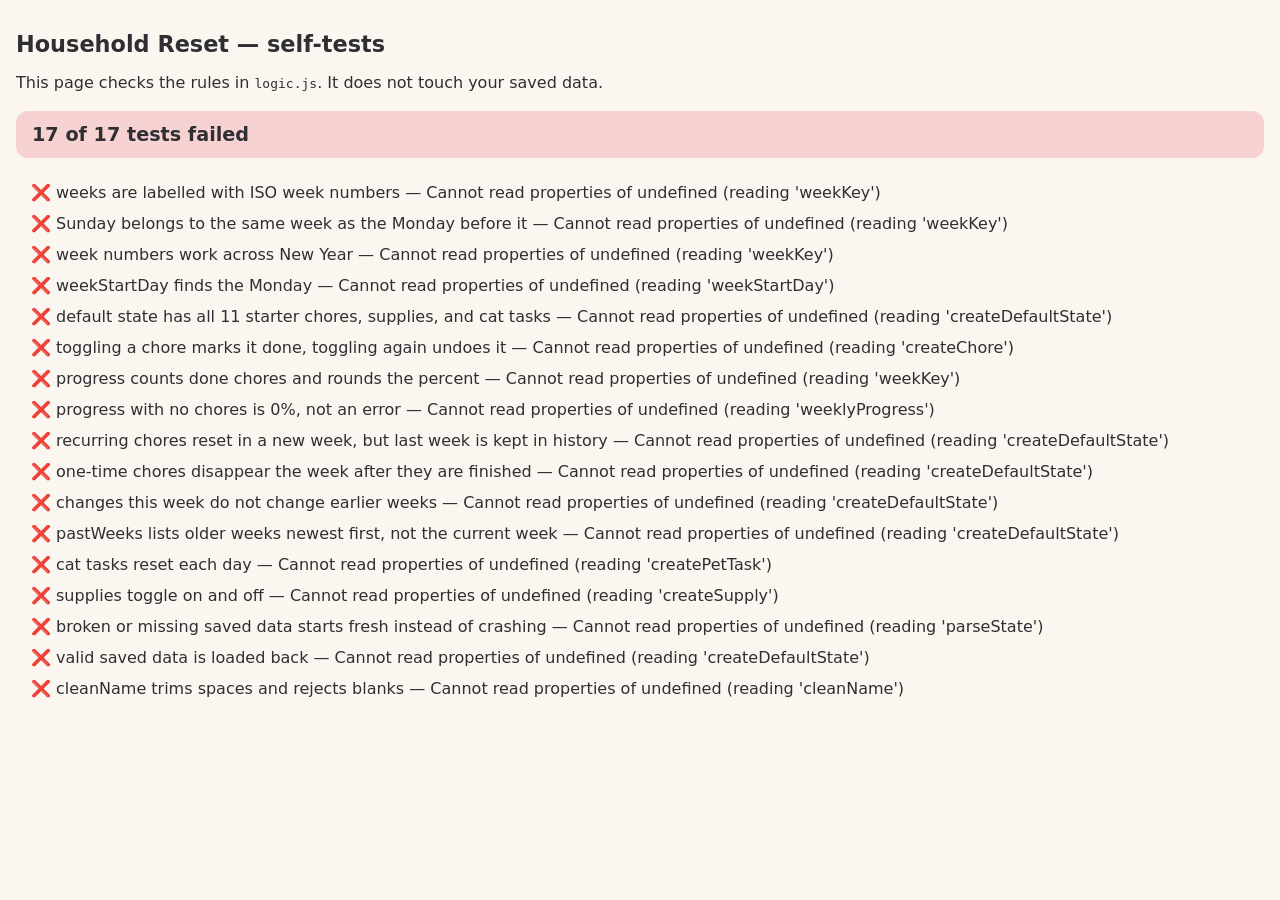
==== tests.html @ 51ce5a74 "Add browser self-test page for Household Reset logic Co-Authored-By: Claude <noreply@anthropic.com> " ====
<!DOCTYPE html>
<html lang="en">
<head>
  <meta charset="UTF-8">
  <meta name="viewport" content="width=device-width, initial-scale=1">
  <title>Household Reset Tests</title>
  <style>
    body { font-family: system-ui, sans-serif; background: #fbf6ef; color: #2f2f33; margin: 0; padding: 16px; }
    h1 { font-size: 1.4rem; }
    #summary { font-size: 1.2rem; font-weight: 700; padding: 12px 16px; border-radius: 12px; }
    #summary.pass { background: #dcefdc; }
    #summary.fail { background: #f6d2d2; }
    li { padding: 6px 0; }
    .pass::marker { content: "✅ "; }
    .fail::marker { content: "❌ "; }
  </style>
</head>
<body>
  <h1>Household Reset — self-tests</h1>
  <p>This page checks the rules in <code>logic.js</code>. It does not touch your saved data.</p>
  <p id="summary">Running…</p>
  <ul id="results"></ul>

  <script src="logic.js"></script>
  <script>
    var L = window.HouseholdLogic;
    var results = [];

    function test(name, fn) {
      try {
        fn();
        results.push({ name: name, ok: true });
      } catch (err) {
        results.push({ name: name, ok: false, message: err.message });
      }
    }

    function expectEqual(actual, expected) {
      var a = JSON.stringify(actual);
      var e = JSON.stringify(expected);
      if (a !== e) throw new Error('expected ' + e + ' but got ' + a);
    }

    // Saturday 24 Oct 2026 and the Monday after it.
    var saturday = new Date(2026, 9, 24, 10, 0);
    var nextMonday = new Date(2026, 9, 26, 9, 0);

    test('weeks are labelled with ISO week numbers', function () {
      expectEqual(L.weekKey(saturday), '2026-W43');
      expectEqual(L.weekKey(nextMonday), '2026-W44');
    });

    test('Sunday belongs to the same week as the Monday before it', function () {
      expectEqual(L.weekKey(new Date(2026, 9, 25)), '2026-W43');
    });

    test('week numbers work across New Year', function () {
      expectEqual(L.weekKey(new Date(2026, 0, 1)), '2026-W01');
      expectEqual(L.weekKey(new Date(2027, 0, 1)), '2026-W53');
    });

    test('weekStartDay finds the Monday', function () {
      expectEqual(L.weekStartDay(saturday), '2026-10-19');
    });

    test('default state has all 11 starter chores, supplies, and cat tasks', function () {
      var s = L.createDefaultState();
      expectEqual(s.chores.length, 11);
      expectEqual(s.chores[0].name, 'Vacuum floors');
      expectEqual(s.supplies.length > 0, true);
      expectEqual(s.pets.length > 0, true);
    });

    test('toggling a chore marks it done, toggling again undoes it', function () {
      var chore = L.createChore('Dust', true);
      var week = L.weekKey(saturday);
      L.toggleChore(chore, week);
      expectEqual(L.isChoreDone(chore, week), true);
      L.toggleChore(chore, week);
      expectEqual(L.isChoreDone(chore, week), false);
    });

    test('progress counts done chores and rounds the percent', function () {
      var week = L.weekKey(saturday);
      var chores = [L.createChore('A'), L.createChore('B'), L.createChore('C')];
      L.toggleChore(chores[0], week);
      expectEqual(L.weeklyProgress(chores, week), { done: 1, total: 3, percent: 33 });
    });

    test('progress with no chores is 0%, not an error', function () {
      expectEqual(L.weeklyProgress([], '2026-W43'), { done: 0, total: 0, percent: 0 });
    });

    test('recurring chores reset in a new week, but last week is kept in history', function () {
      var s = L.createDefaultState();
      var week = L.weekKey(saturday);
      L.toggleChore(s.chores[0], week);
      L.toggleChore(s.chores[1], week);
      L.recordWeek(s, saturday);

      L.rollover(s, nextMonday);

      expectEqual(s.chores.length, 11);
      expectEqual(L.weeklyProgress(s.chores, L.weekKey(nextMonday)).done, 0);
      expectEqual(s.history['2026-W43'].done, 2);
      expectEqual(s.history['2026-W43'].completed, ['Vacuum floors', 'Mop floors']);
    });

    test('one-time chores disappear the week after they are finished', function () {
      var s = L.createDefaultState();
      s.chores.push(L.createChore('Clean the oven', false));
      s.chores.push(L.createChore('Fix the shelf', false));
      L.toggleChore(s.chores[11], L.weekKey(saturday));
      L.recordWeek(s, saturday);

      L.rollover(s, nextMonday);

      var names = s.chores.map(function (c) { return c.name; });
      expectEqual(names.indexOf('Clean the oven'), -1);
      expectEqual(names.indexOf('Fix the shelf') > -1, true);
      expectEqual(s.history['2026-W43'].completed, ['Clean the oven']);
    });

    test('changes this week do not change earlier weeks', function () {
      var s = L.createDefaultState();
      L.toggleChore(s.chores[0], L.weekKey(saturday));
      L.recordWeek(s, saturday);
      L.rollover(s, nextMonday);
      s.chores.splice(0, 1); // delete a chore in the new week
      L.recordWeek(s, nextMonday);
      expectEqual(s.history['2026-W43'].done, 1);
      expectEqual(s.history['2026-W43'].total, 11);
    });

    test('pastWeeks lists older weeks newest first, not the current week', function () {
      var s = L.createDefaultState();
      L.recordWeek(s, new Date(2026, 9, 10));
      L.recordWeek(s, saturday);
      L.recordWeek(s, nextMonday);
      var weeks = L.pastWeeks(s, nextMonday).map(function (w) { return w.week; });
      expectEqual(weeks, ['2026-W43', '2026-W41']);
    });

    test('cat tasks reset each day', function () {
      var task = L.createPetTask('Feed Cat 1 breakfast');
      L.togglePetTask(task, L.dayKey(saturday));
      expectEqual(L.isPetTaskDone(task, L.dayKey(saturday)), true);
      expectEqual(L.isPetTaskDone(task, L.dayKey(nextMonday)), false);
    });

    test('supplies toggle on and off', function () {
      var item = L.createSupply('Sponges');
      L.toggleSupply(item);
      expectEqual(item.done, true);
      L.toggleSupply(item);
      expectEqual(item.done, false);
    });

    test('broken or missing saved data starts fresh instead of crashing', function () {
      expectEqual(L.parseState(null).chores.length, 11);
      expectEqual(L.parseState('not json {').chores.length, 11);
      expectEqual(L.parseState('{"chores": 5}').chores.length, 11);
    });

    test('valid saved data is loaded back', function () {
      var s = L.createDefaultState();
      s.chores = [L.createChore('Only chore')];
      expectEqual(L.parseState(JSON.stringify(s)).chores[0].name, 'Only chore');
    });

    test('cleanName trims spaces and rejects blanks', function () {
      expectEqual(L.cleanName('   Wash   windows  '), 'Wash windows');
      expectEqual(L.cleanName('    '), '');
    });

    // Show the results on the page.
    var list = document.getElementById('results');
    results.forEach(function (r) {
      var li = document.createElement('li');
      li.className = r.ok ? 'pass' : 'fail';
      li.textContent = r.name + (r.ok ? '' : ' — ' + r.message);
      list.appendChild(li);
    });
    var failed = results.filter(function (r) { return !r.ok; }).length;
    var summary = document.getElementById('summary');
    summary.className = failed ? 'fail' : 'pass';
    summary.textContent = failed
      ? failed + ' of ' + results.length + ' tests failed'
      : 'All ' + results.length + ' tests passed';
  </script>
</body>
</html>
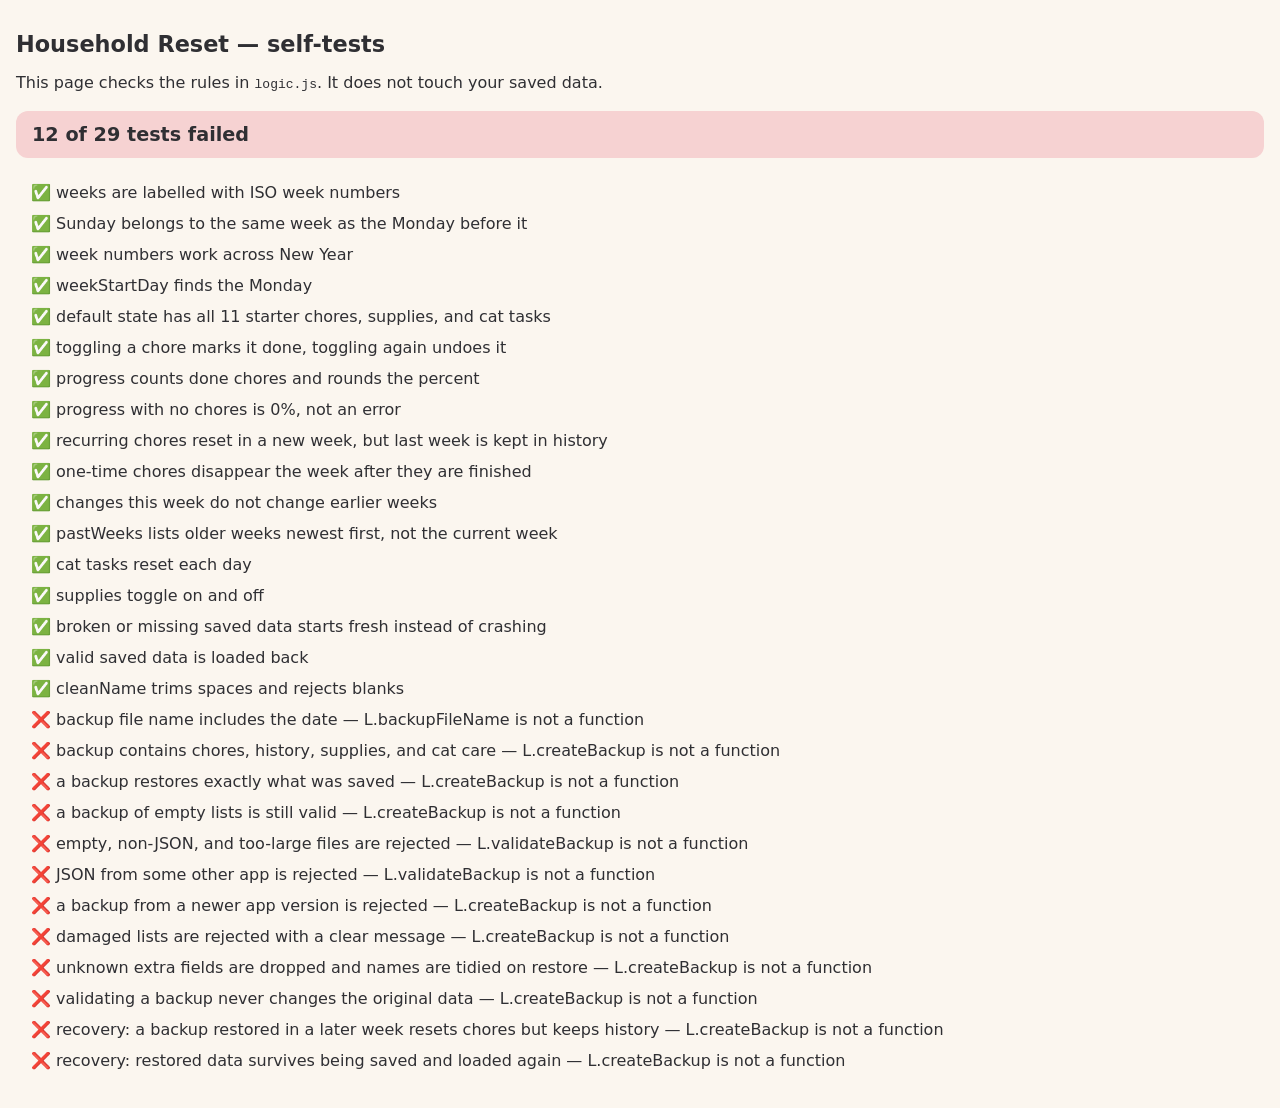
==== commit 9ec91cca: "Add self-checks for backup validation and data recovery Co-Authored-By: Claude <noreply@anthropic.co" ====
--- a/tests.html
+++ b/tests.html
@@ -173,6 +173,135 @@
       expectEqual(L.cleanName('    '), '');
     });
 
+    // ---------- Backup & Restore ----------
+
+    // Builds a backup file's text from some state, like the Download button does.
+    function backupText(state, when) {
+      return JSON.stringify(L.createBackup(state, when || saturday));
+    }
+
+    // A small, realistic state with a finished chore and one past week.
+    function sampleState() {
+      var s = L.createDefaultState();
+      L.toggleChore(s.chores[0], L.weekKey(saturday));
+      L.toggleSupply(s.supplies[0]);
+      L.togglePetTask(s.pets[0], L.dayKey(saturday));
+      L.recordWeek(s, new Date(2026, 9, 14));
+      L.recordWeek(s, saturday);
+      return s;
+    }
+
+    test('backup file name includes the date', function () {
+      expectEqual(L.backupFileName(saturday), 'household-reset-backup-2026-10-24.json');
+    });
+
+    test('backup contains chores, history, supplies, and cat care', function () {
+      var backup = L.createBackup(sampleState(), saturday);
+      expectEqual(backup.app, 'household-reset');
+      expectEqual(backup.data.chores.length, 11);
+      expectEqual(backup.data.supplies.length, 10);
+      expectEqual(backup.data.pets.length, 7);
+      expectEqual(Object.keys(backup.data.history), ['2026-W42', '2026-W43']);
+    });
+
+    test('a backup restores exactly what was saved', function () {
+      var original = sampleState();
+      var result = L.validateBackup(backupText(original));
+      expectEqual(result.ok, true);
+      expectEqual(result.state, original);
+      expectEqual(result.summary, {
+        exportedAt: saturday.toISOString(), chores: 11, supplies: 10, pets: 7, weeks: 2
+      });
+    });
+
+    test('a backup of empty lists is still valid', function () {
+      var empty = { version: 1, chores: [], supplies: [], pets: [], history: {} };
+      expectEqual(L.validateBackup(backupText(empty)).ok, true);
+    });
+
+    test('empty, non-JSON, and too-large files are rejected', function () {
+      expectEqual(L.validateBackup('').ok, false);
+      expectEqual(L.validateBackup('   ').ok, false);
+      expectEqual(L.validateBackup('hello { not json').ok, false);
+      expectEqual(L.validateBackup('"' + new Array(2000002).join('x') + '"').ok, false);
+    });
+
+    test('JSON from some other app is rejected', function () {
+      expectEqual(L.validateBackup('{"name": "shopping list"}').ok, false);
+      expectEqual(L.validateBackup('[1, 2, 3]').ok, false);
+      expectEqual(L.validateBackup('null').ok, false);
+      // Raw saved data without the backup label is not accepted either.
+      expectEqual(L.validateBackup(JSON.stringify(sampleState())).ok, false);
+    });
+
+    test('a backup from a newer app version is rejected', function () {
+      var file = L.createBackup(sampleState(), saturday);
+      file.backupVersion = 99;
+      var result = L.validateBackup(JSON.stringify(file));
+      expectEqual(result.ok, false);
+      expectEqual(result.error.indexOf('newer') > -1, true);
+    });
+
+    test('damaged lists are rejected with a clear message', function () {
+      function broken(change) {
+        var file = L.createBackup(sampleState(), saturday);
+        change(file.data);
+        return L.validateBackup(JSON.stringify(file));
+      }
+      var cases = [
+        [function (d) { delete d.chores; }, 'chores'],
+        [function (d) { d.chores[0].name = '   '; }, 'chores'],
+        [function (d) { d.chores[0].recurring = 'yes'; }, 'chores'],
+        [function (d) { d.chores[1] = null; }, 'chores'],
+        [function (d) { d.supplies[0].done = 1; }, 'supplies'],
+        [function (d) { delete d.supplies[0].id; }, 'supplies'],
+        [function (d) { d.pets = 'cats'; }, 'cat-care'],
+        [function (d) { d.pets[0].doneDay = 5; }, 'cat-care'],
+        [function (d) { d.history = []; }, 'history'],
+        [function (d) { d.history['2026-W43'].done = 50; }, 'history'],
+        [function (d) { d.history['not a week'] = d.history['2026-W43']; }, 'history']
+      ];
+      cases.forEach(function (c, i) {
+        var result = broken(c[0]);
+        if (result.ok) throw new Error('case ' + i + ' should have been rejected');
+        if (result.error.indexOf(c[1]) === -1) throw new Error('case ' + i + ' gave: ' + result.error);
+      });
+    });
+
+    test('unknown extra fields are dropped and names are tidied on restore', function () {
+      var file = L.createBackup(sampleState(), saturday);
+      file.data.chores[0].sneaky = '<script>';
+      file.data.chores[0].name = '  Vacuum    floors ';
+      var chore = L.validateBackup(JSON.stringify(file)).state.chores[0];
+      expectEqual(Object.keys(chore).sort(), ['doneWeek', 'id', 'name', 'recurring']);
+      expectEqual(chore.name, 'Vacuum floors');
+    });
+
+    test('validating a backup never changes the original data', function () {
+      var original = sampleState();
+      var before = JSON.stringify(original);
+      var result = L.validateBackup(backupText(original));
+      result.state.chores.length = 0;
+      result.state.history['2026-W43'].completed.push('changed');
+      expectEqual(JSON.stringify(original), before);
+    });
+
+    test('recovery: a backup restored in a later week resets chores but keeps history', function () {
+      var restored = L.validateBackup(backupText(sampleState())).state;
+      L.rollover(restored, nextMonday); // what the app does right after restoring
+      expectEqual(L.weeklyProgress(restored.chores, L.weekKey(nextMonday)).done, 0);
+      expectEqual(restored.history['2026-W43'].completed, ['Vacuum floors']);
+      expectEqual(L.pastWeeks(restored, nextMonday).length, 2);
+      expectEqual(L.isPetTaskDone(restored.pets[0], L.dayKey(nextMonday)), false);
+      expectEqual(restored.supplies[0].done, true);
+    });
+
+    test('recovery: restored data survives being saved and loaded again', function () {
+      var restored = L.validateBackup(backupText(sampleState())).state;
+      var reloaded = L.parseState(JSON.stringify(restored));
+      expectEqual(reloaded, restored);
+    });
+
     // Show the results on the page.
     var list = document.getElementById('results');
     results.forEach(function (r) {
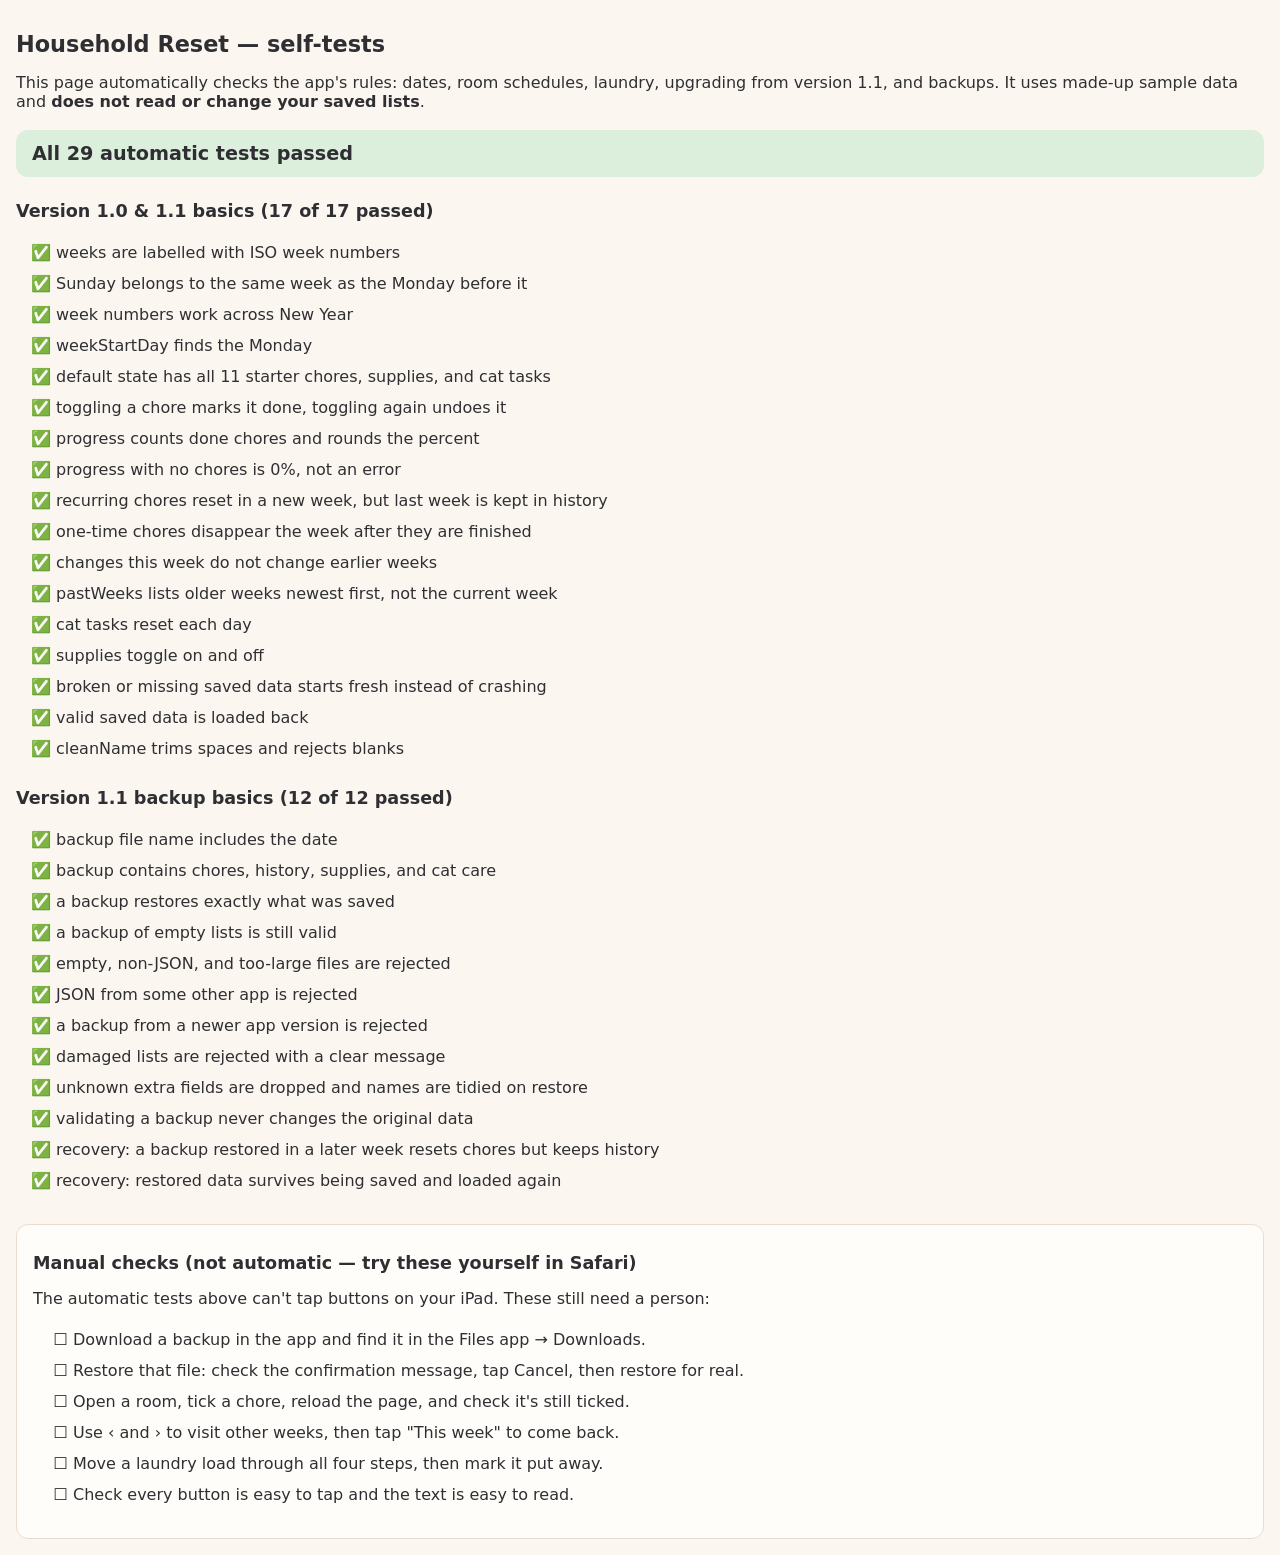
==== commit 901e9422: "Group self-check results by topic and list manual Safari checks Co-Authored-By: Claude <noreply@anth" ====
--- a/tests.html
+++ b/tests.html
@@ -10,28 +10,56 @@
     #summary { font-size: 1.2rem; font-weight: 700; padding: 12px 16px; border-radius: 12px; }
     #summary.pass { background: #dcefdc; }
     #summary.fail { background: #f6d2d2; }
+    h2 { font-size: 1.1rem; margin: 24px 0 4px; }
     li { padding: 6px 0; }
     .pass::marker { content: "✅ "; }
     .fail::marker { content: "❌ "; }
+    .manual { background: #fffdf9; border: 1px solid #eadccf; border-radius: 12px; padding: 4px 16px 12px; margin-top: 28px; }
+    .manual li::marker { content: "☐ "; }
   </style>
 </head>
 <body>
   <h1>Household Reset — self-tests</h1>
-  <p>This page checks the rules in <code>logic.js</code>. It does not touch your saved data.</p>
+  <p>
+    This page automatically checks the app's rules: dates, room schedules, laundry, upgrading from
+    version 1.1, and backups. It uses made-up sample data and <strong>does not read or change your saved lists</strong>.
+  </p>
   <p id="summary">Running…</p>
-  <ul id="results"></ul>
+  <div id="results"></div>
+
+  <section class="manual">
+    <h2>Manual checks (not automatic — try these yourself in Safari)</h2>
+    <p>The automatic tests above can't tap buttons on your iPad. These still need a person:</p>
+    <ul>
+      <li>Download a backup in the app and find it in the Files app → Downloads.</li>
+      <li>Restore that file: check the confirmation message, tap Cancel, then restore for real.</li>
+      <li>Open a room, tick a chore, reload the page, and check it's still ticked.</li>
+      <li>Use ‹ and › to visit other weeks, then tap "This week" to come back.</li>
+      <li>Move a laundry load through all four steps, then mark it put away.</li>
+      <li>Check every button is easy to tap and the text is easy to read.</li>
+    </ul>
+  </section>
 
   <script src="logic.js"></script>
+  <script src="schedule.js"></script>
+  <script src="laundry.js"></script>
+  <script src="storage.js"></script>
   <script>
     var L = window.HouseholdLogic;
     var results = [];
+    var currentSection = 'Version 1.0 & 1.1 basics';
+
+    // Starts a new group of tests with a heading on the page.
+    function section(name) {
+      currentSection = name;
+    }
 
     function test(name, fn) {
       try {
         fn();
-        results.push({ name: name, ok: true });
+        results.push({ section: currentSection, name: name, ok: true });
       } catch (err) {
-        results.push({ name: name, ok: false, message: err.message });
+        results.push({ section: currentSection, name: name, ok: false, message: err.message });
       }
     }
 
@@ -174,6 +202,7 @@
     });
 
     // ---------- Backup & Restore ----------
+    section('Version 1.1 backup basics');
 
     // Builds a backup file's text from some state, like the Download button does.
     function backupText(state, when) {
@@ -302,20 +331,38 @@
       expectEqual(reloaded, restored);
     });
 
-    // Show the results on the page.
-    var list = document.getElementById('results');
-    results.forEach(function (r) {
-      var li = document.createElement('li');
-      li.className = r.ok ? 'pass' : 'fail';
-      li.textContent = r.name + (r.ok ? '' : ' — ' + r.message);
-      list.appendChild(li);
-    });
-    var failed = results.filter(function (r) { return !r.ok; }).length;
-    var summary = document.getElementById('summary');
-    summary.className = failed ? 'fail' : 'pass';
-    summary.textContent = failed
-      ? failed + ' of ' + results.length + ' tests failed'
-      : 'All ' + results.length + ' tests passed';
+    // Shows the results on the page, grouped by section.
+    function showResults() {
+      var container = document.getElementById('results');
+      var list = null;
+      var lastSection = null;
+      results.forEach(function (r) {
+        if (r.section !== lastSection) {
+          lastSection = r.section;
+          var inSection = results.filter(function (x) { return x.section === r.section; });
+          var passed = inSection.filter(function (x) { return x.ok; }).length;
+          var heading = document.createElement('h2');
+          heading.textContent = r.section + ' (' + passed + ' of ' + inSection.length + ' passed)';
+          container.appendChild(heading);
+          list = document.createElement('ul');
+          container.appendChild(list);
+        }
+        var li = document.createElement('li');
+        li.className = r.ok ? 'pass' : 'fail';
+        li.textContent = r.name + (r.ok ? '' : ' — ' + r.message);
+        list.appendChild(li);
+      });
+      var failed = results.filter(function (r) { return !r.ok; }).length;
+      var summary = document.getElementById('summary');
+      summary.className = failed ? 'fail' : 'pass';
+      summary.textContent = failed
+        ? failed + ' of ' + results.length + ' automatic tests failed'
+        : 'All ' + results.length + ' automatic tests passed';
+    }
+  </script>
+  <script src="tests-v1-2.js"></script>
+  <script>
+    showResults();
   </script>
 </body>
 </html>
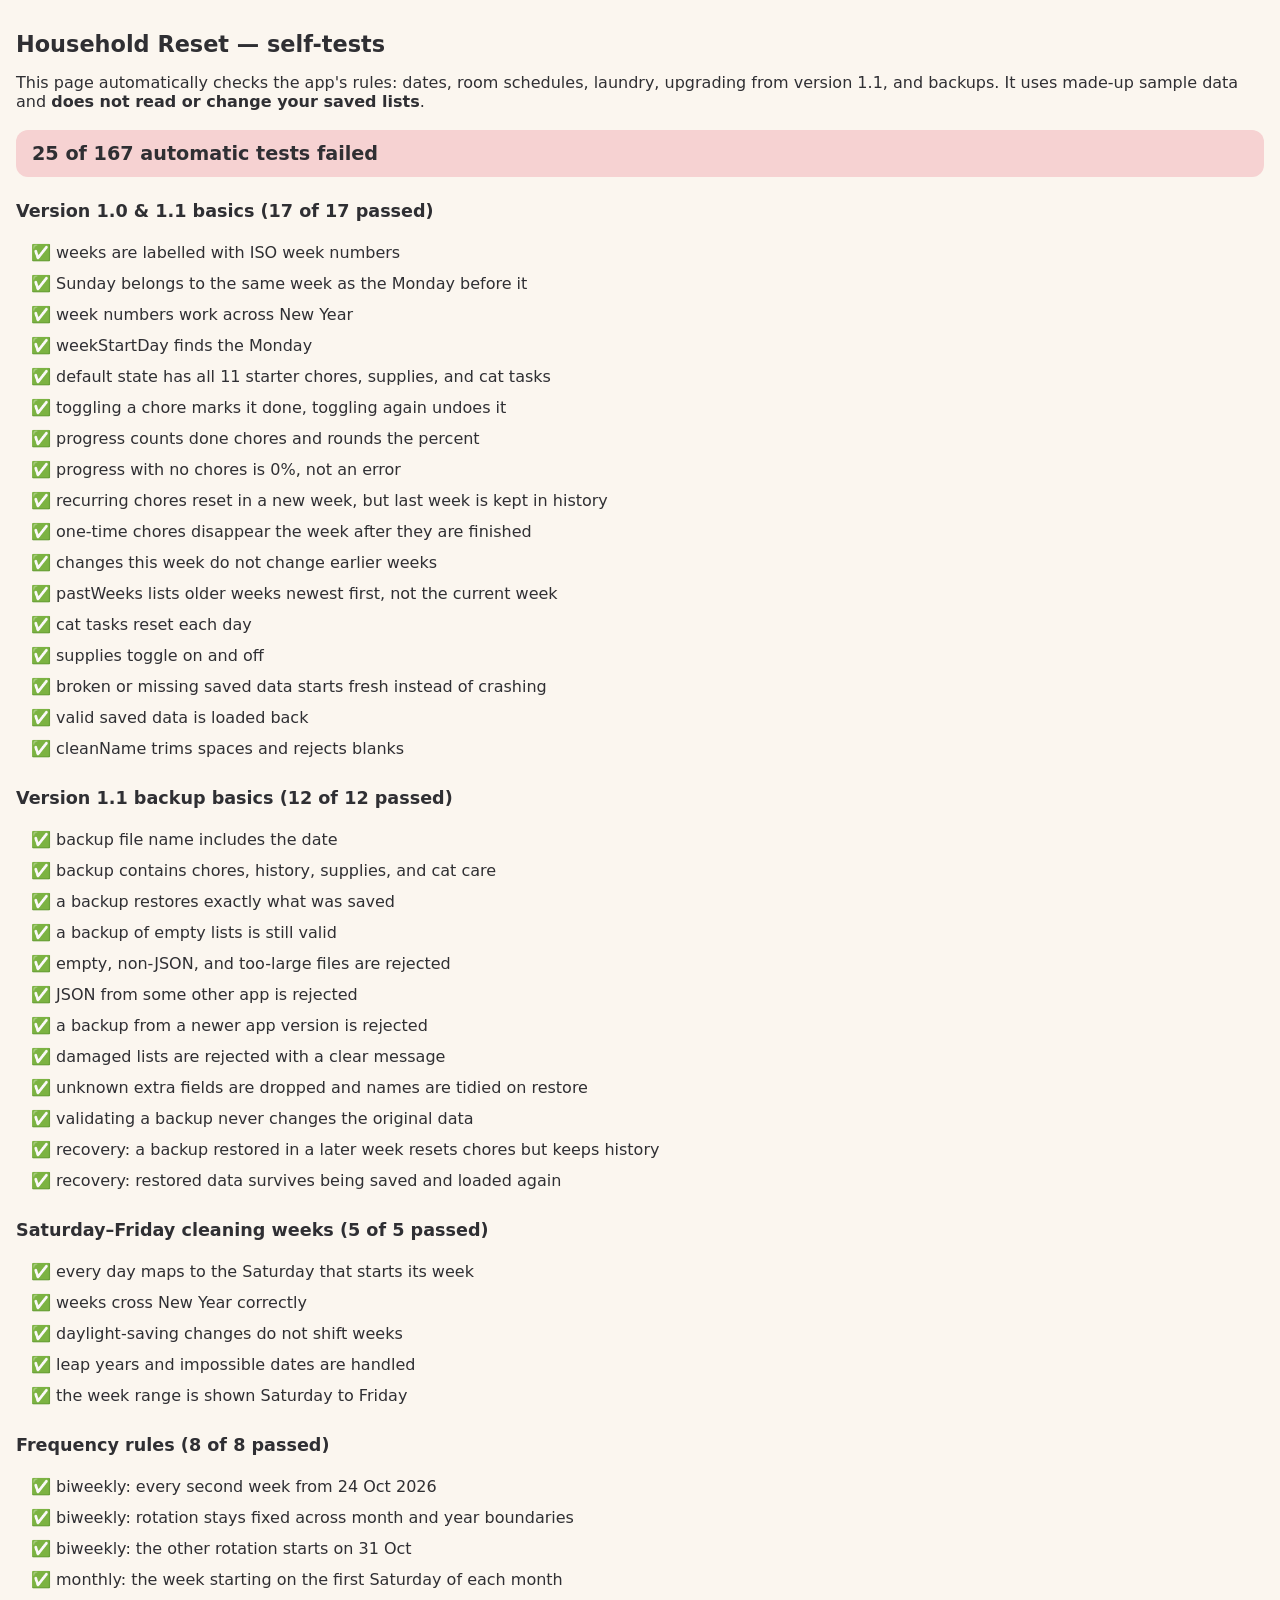
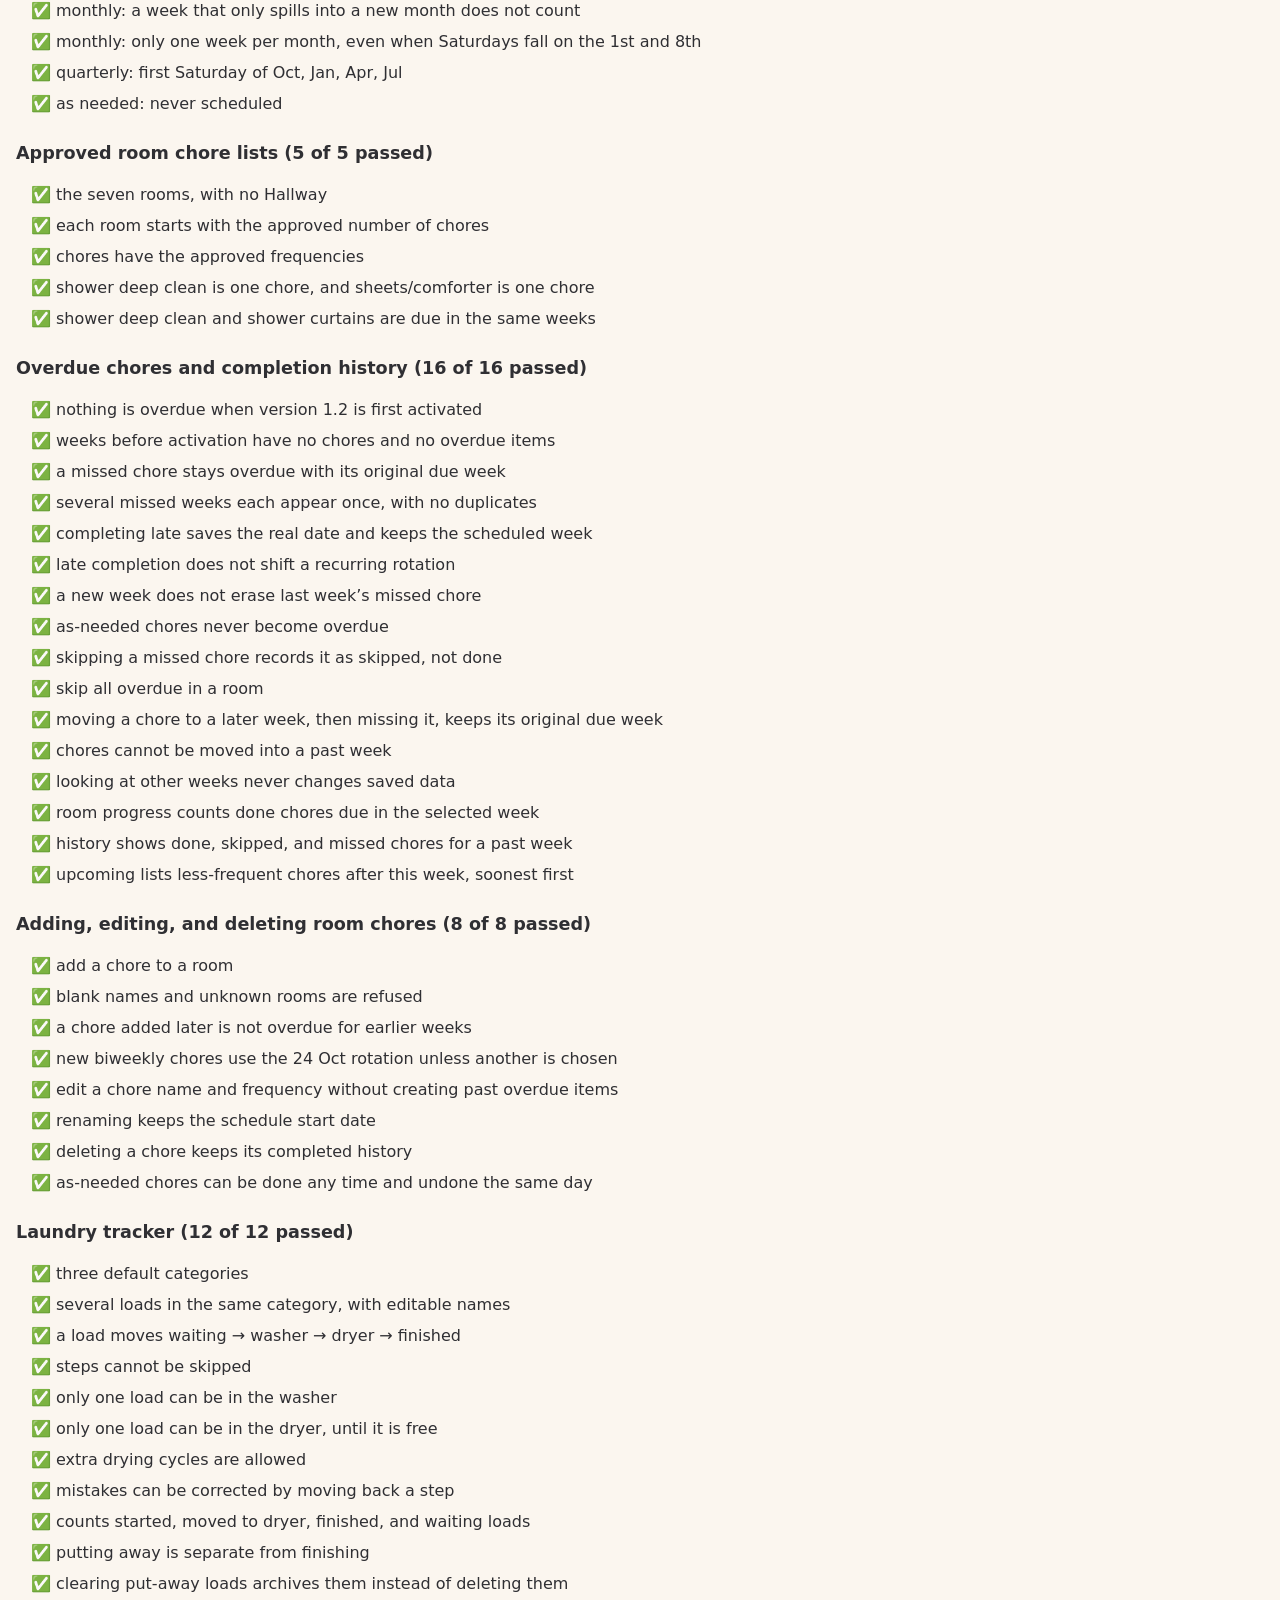
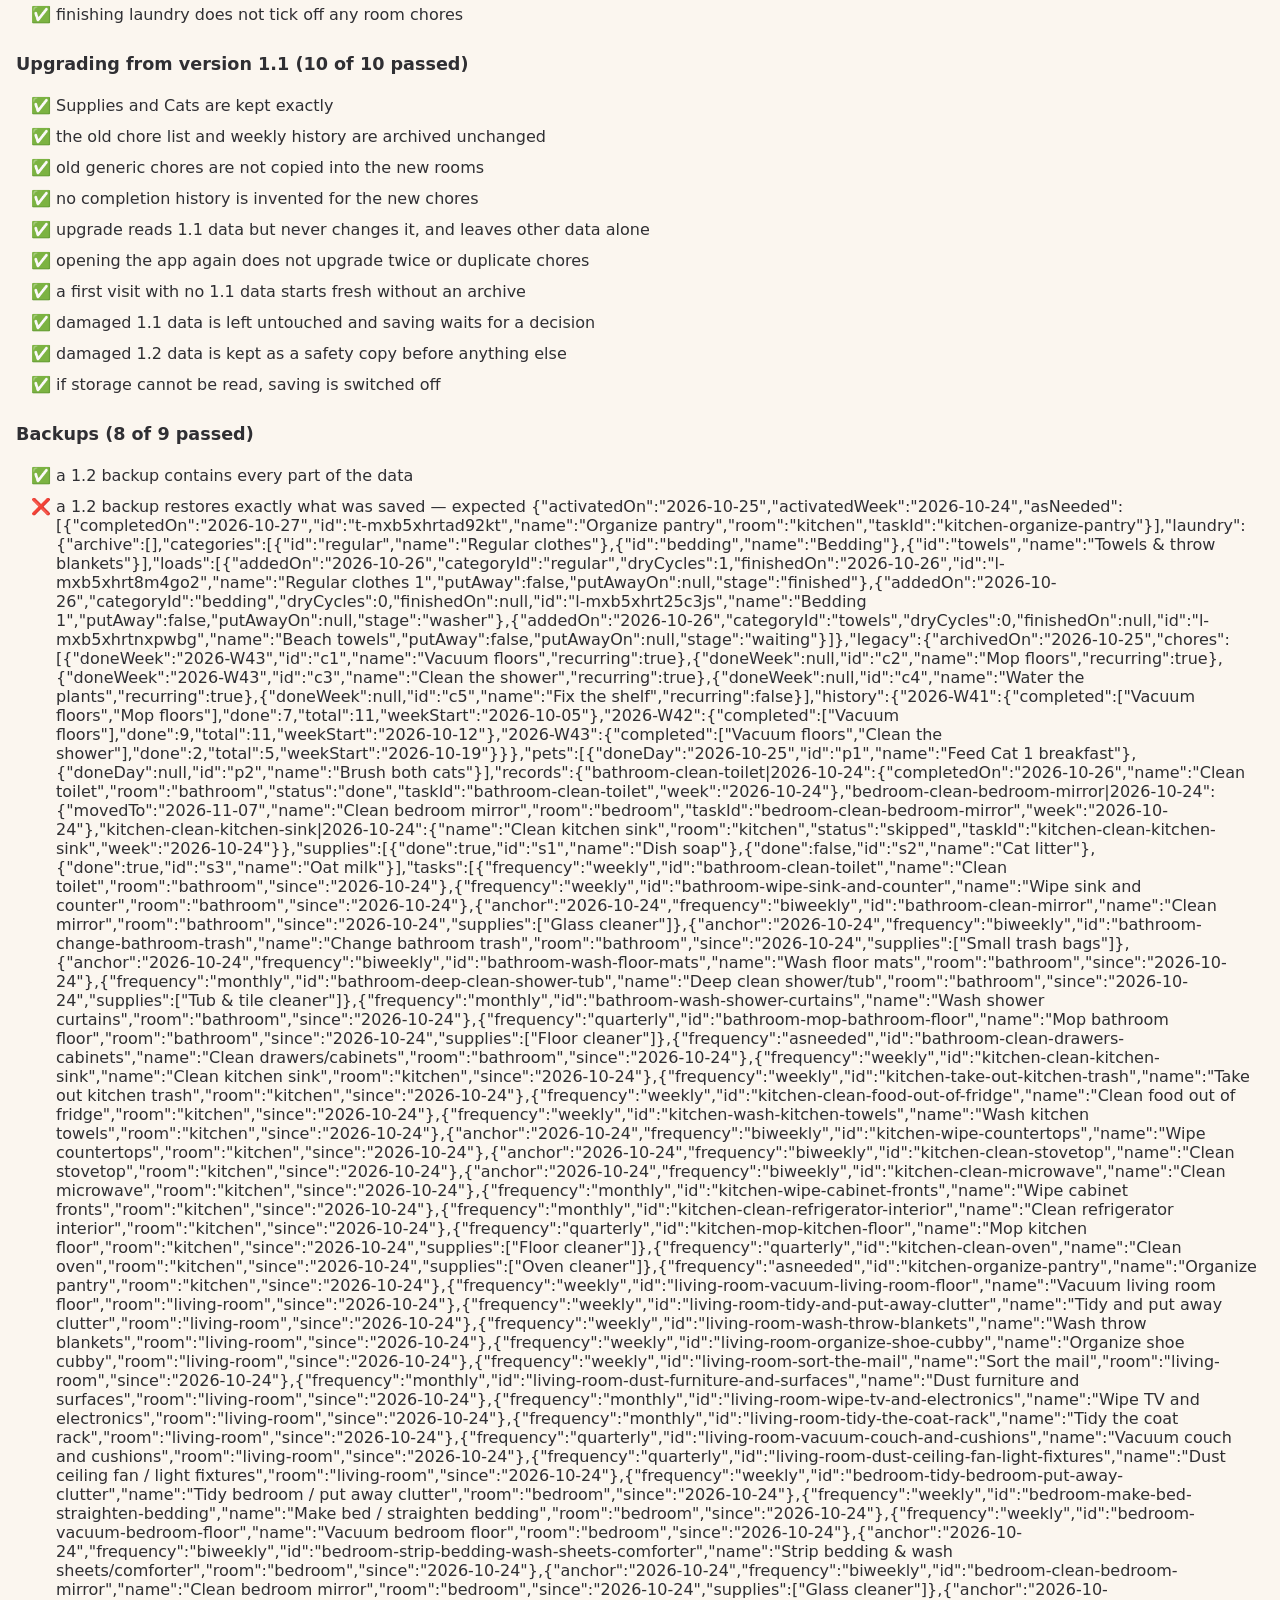
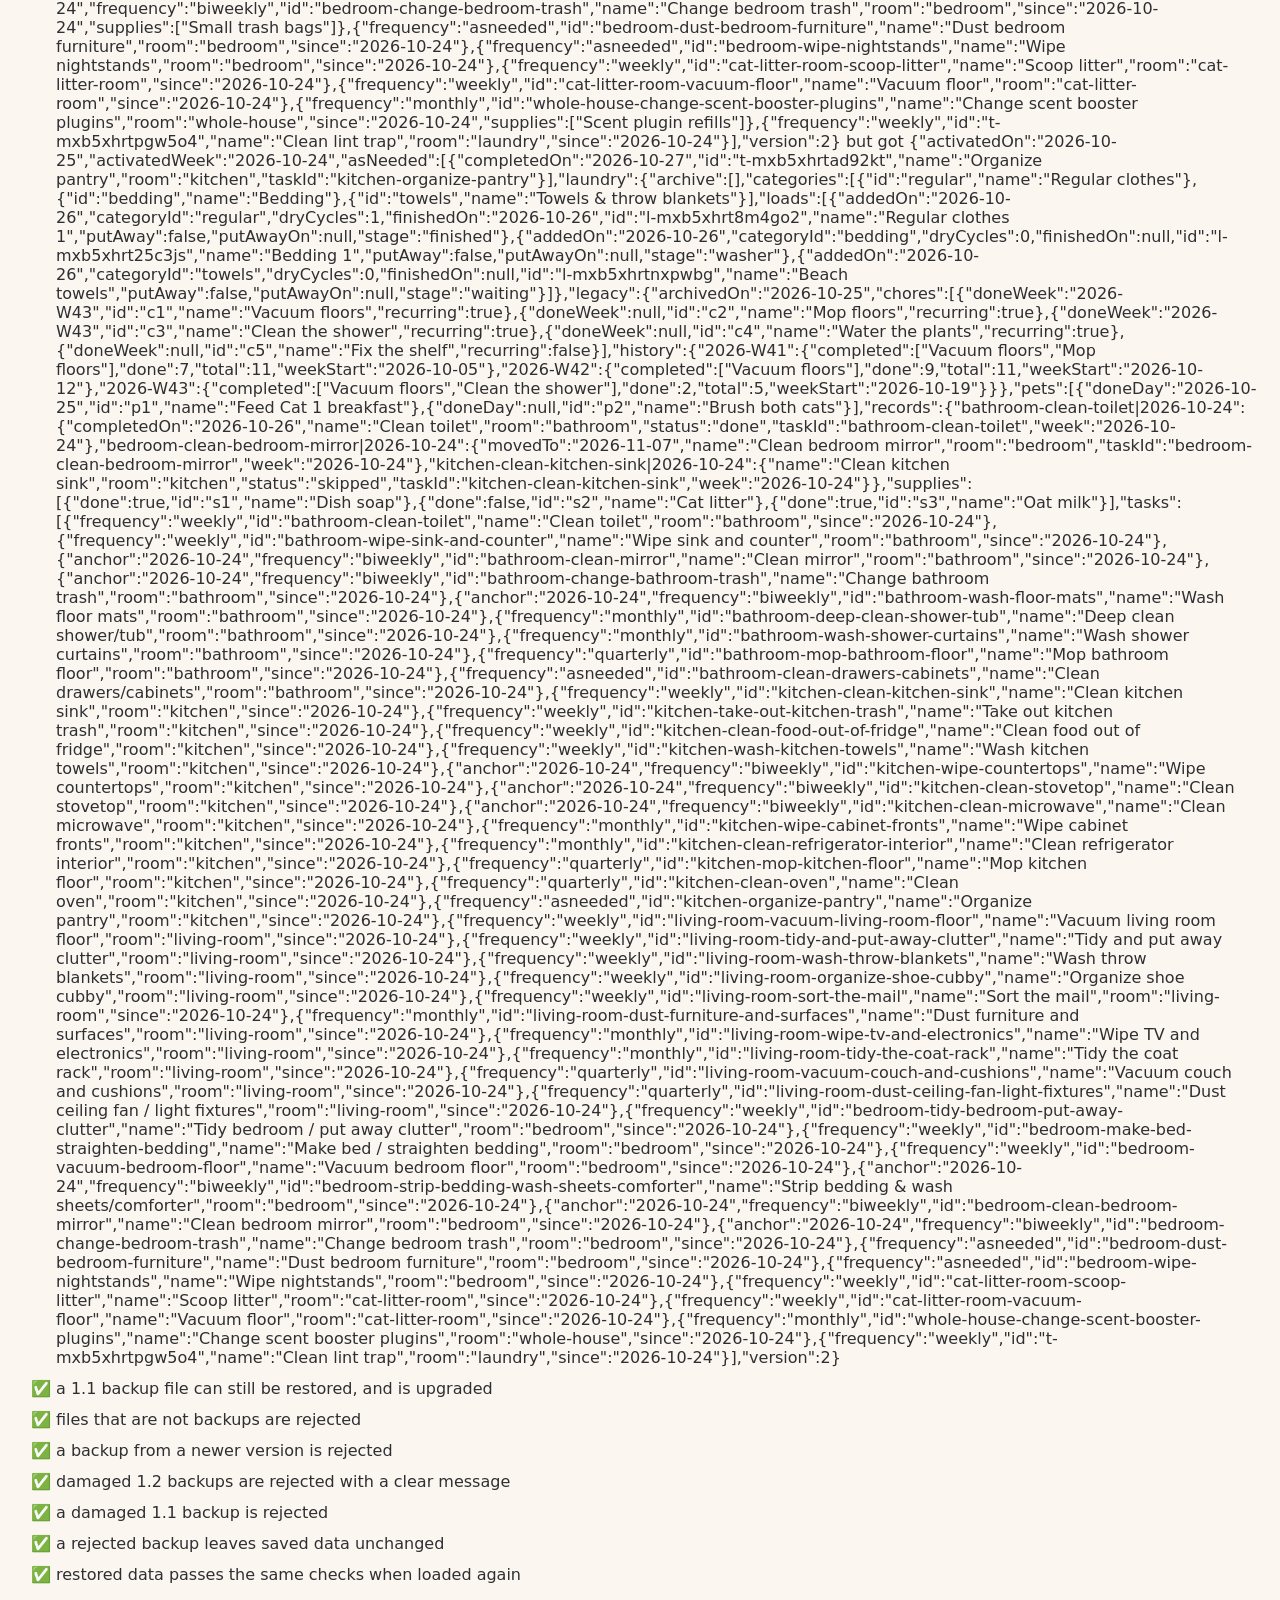
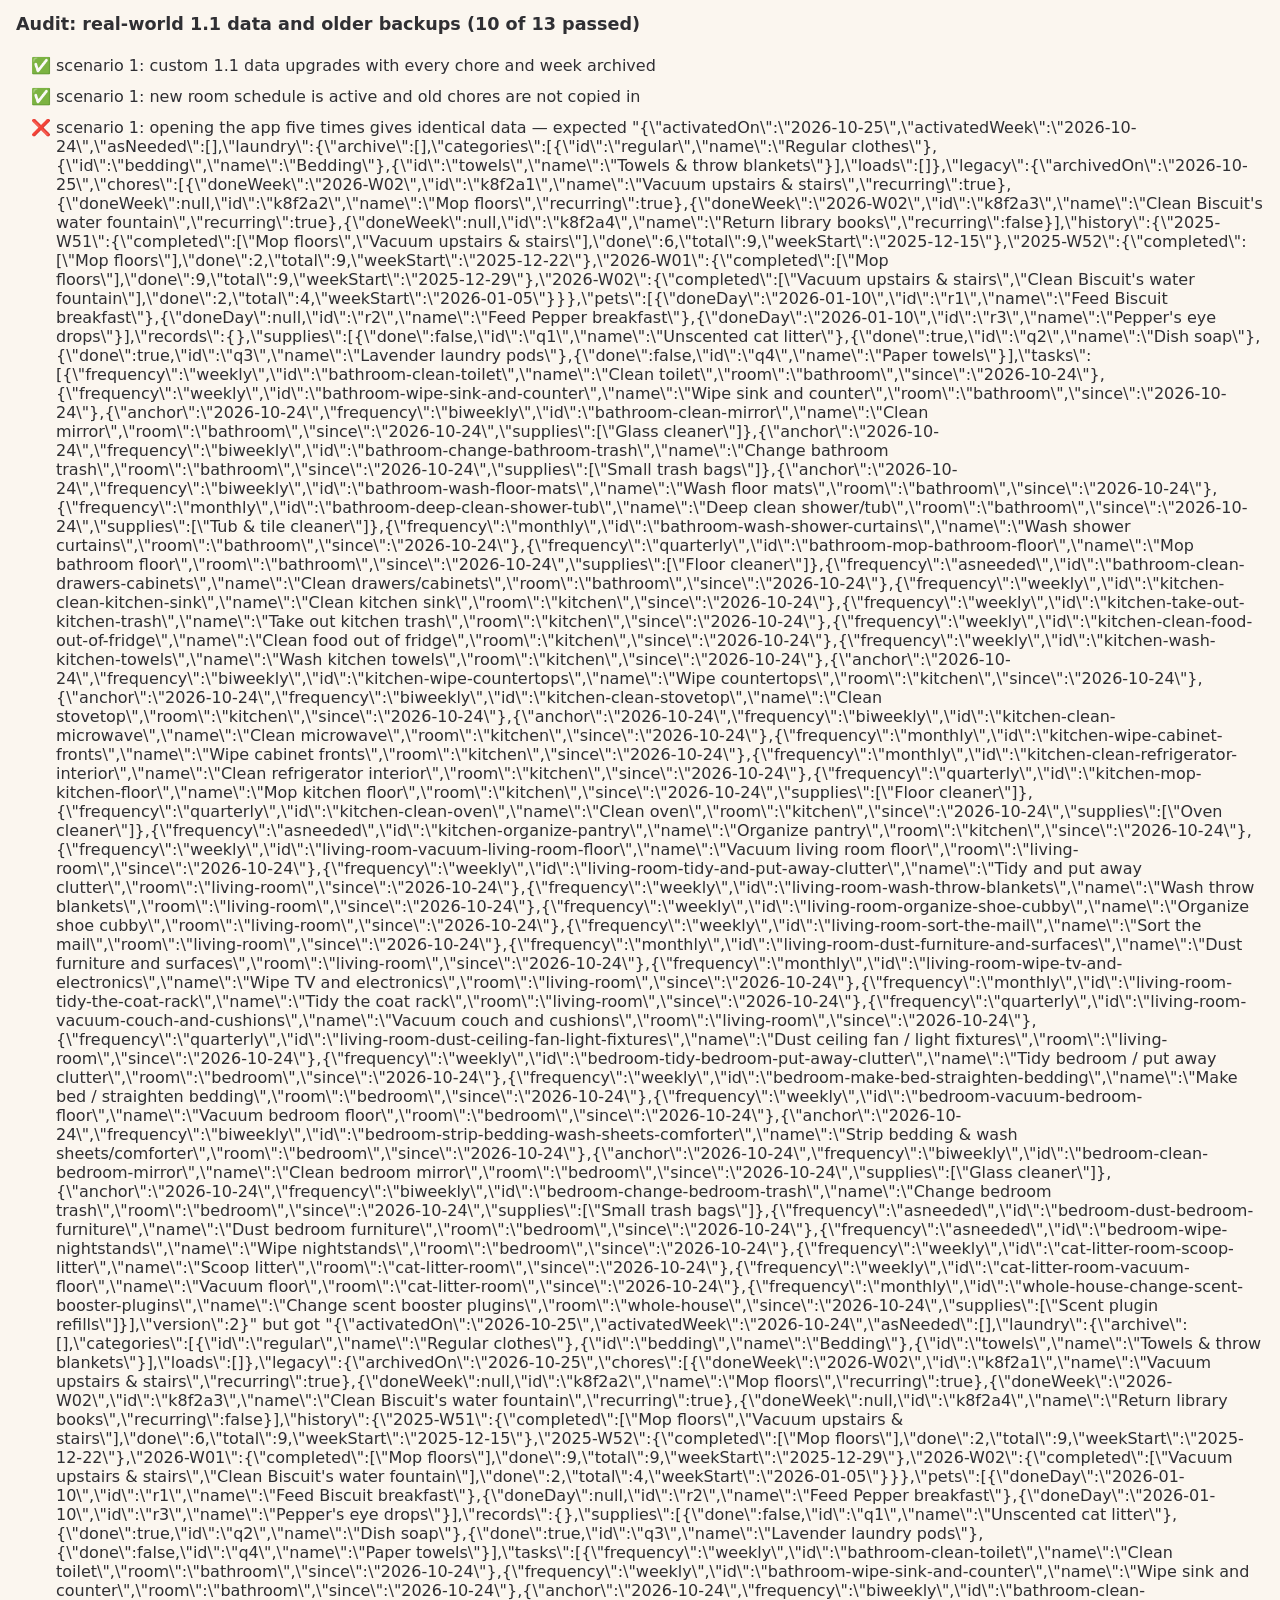
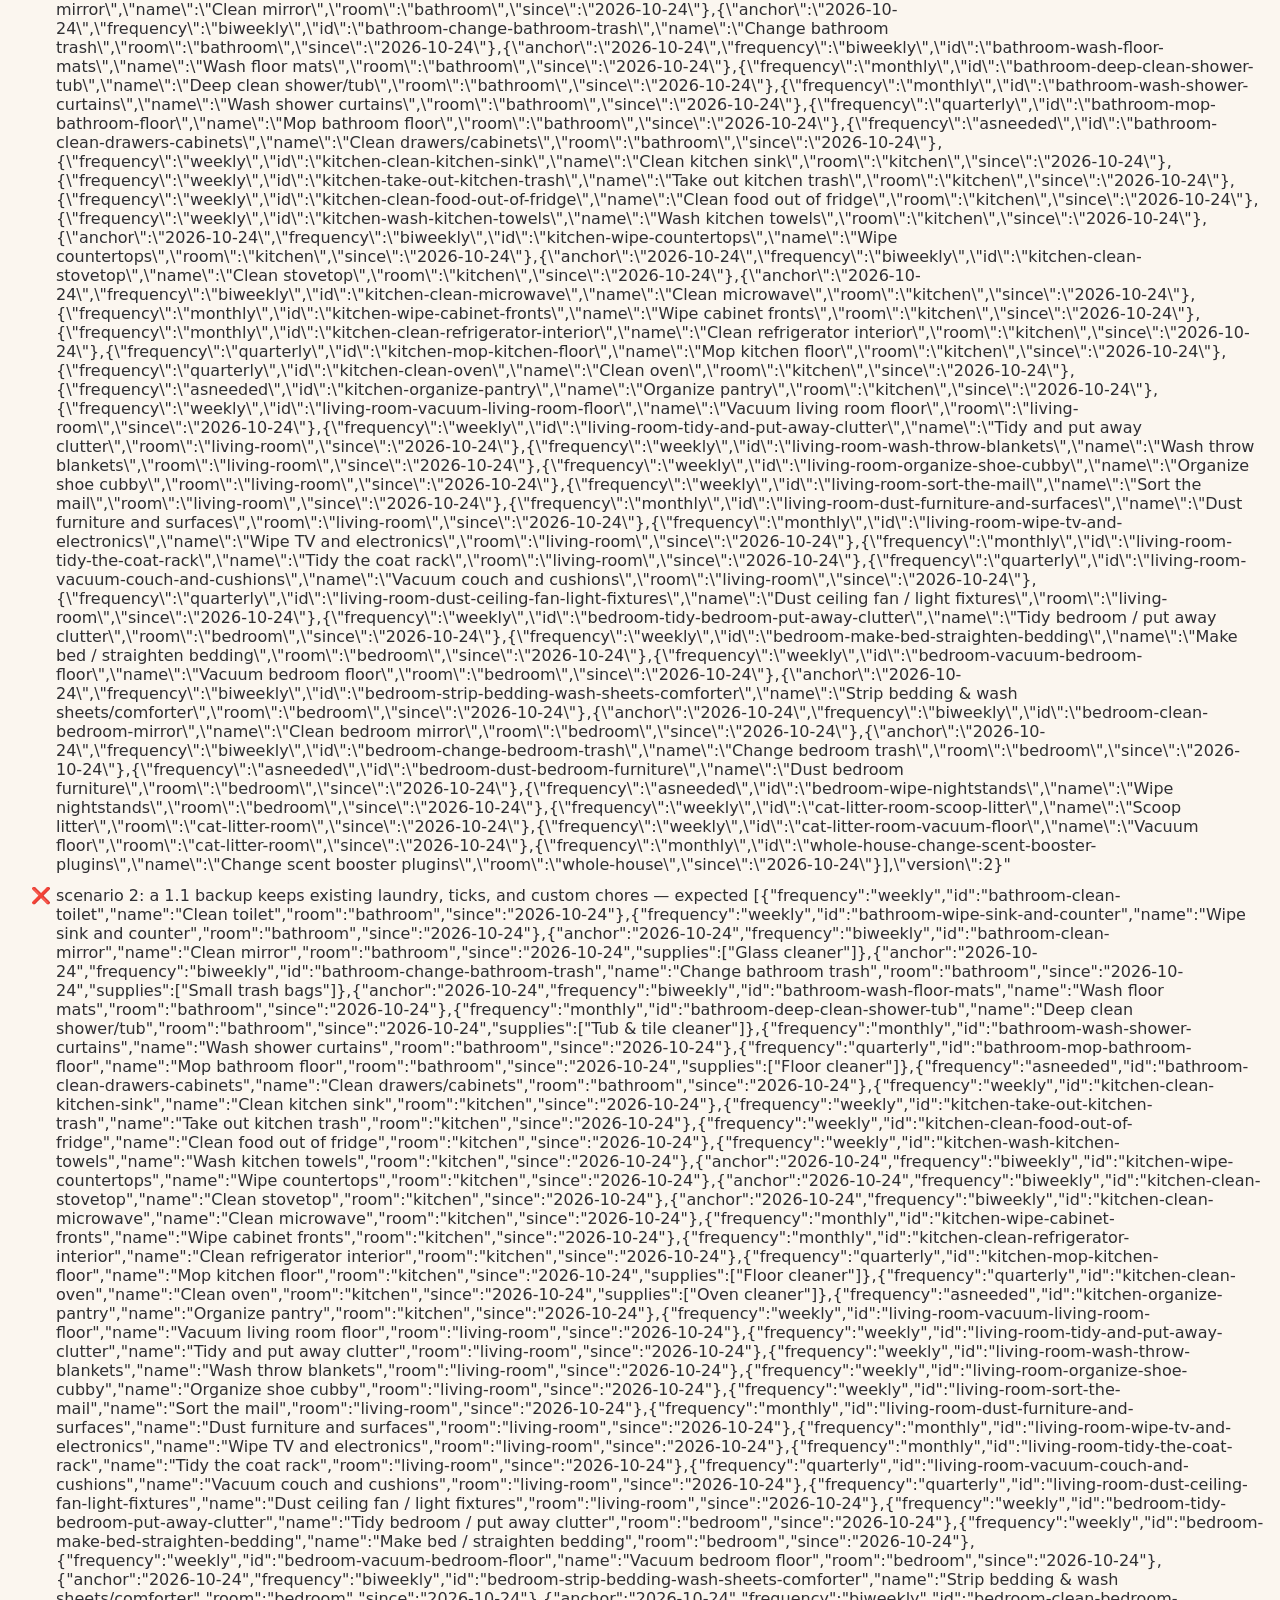
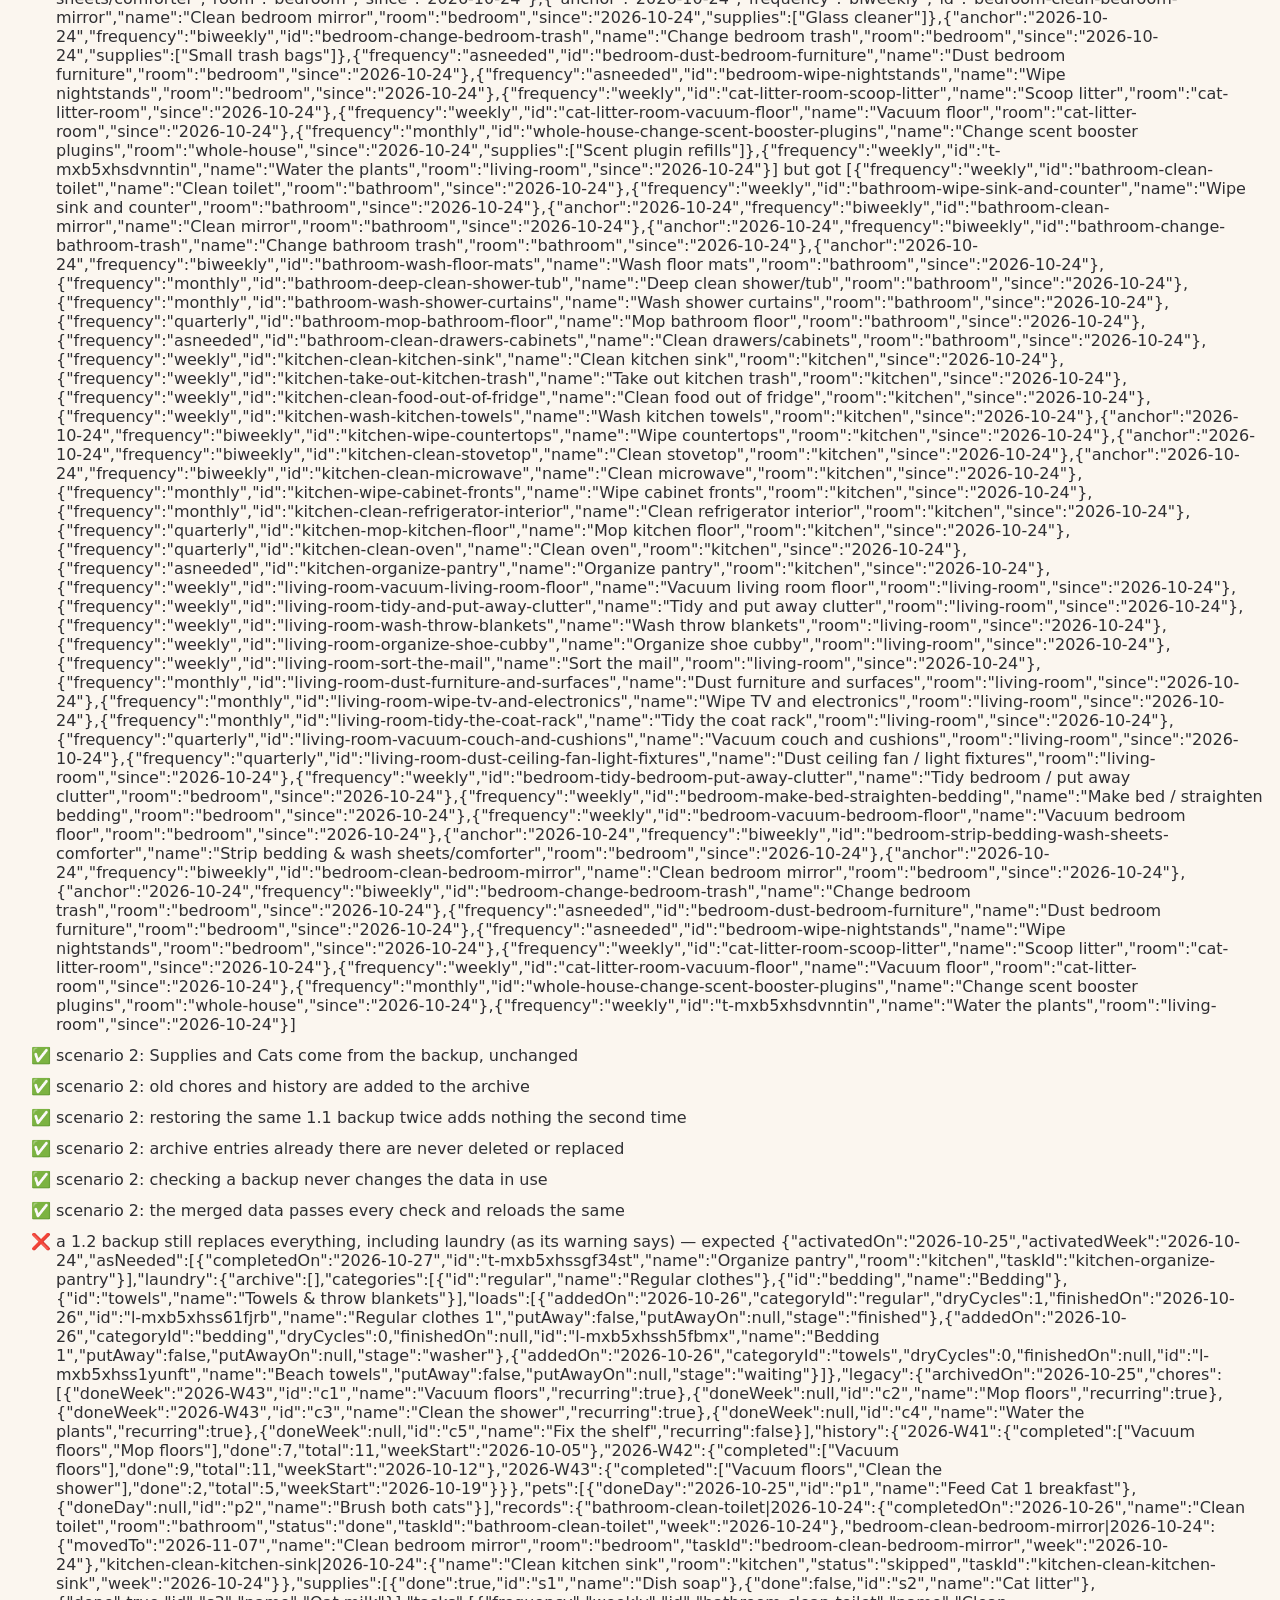
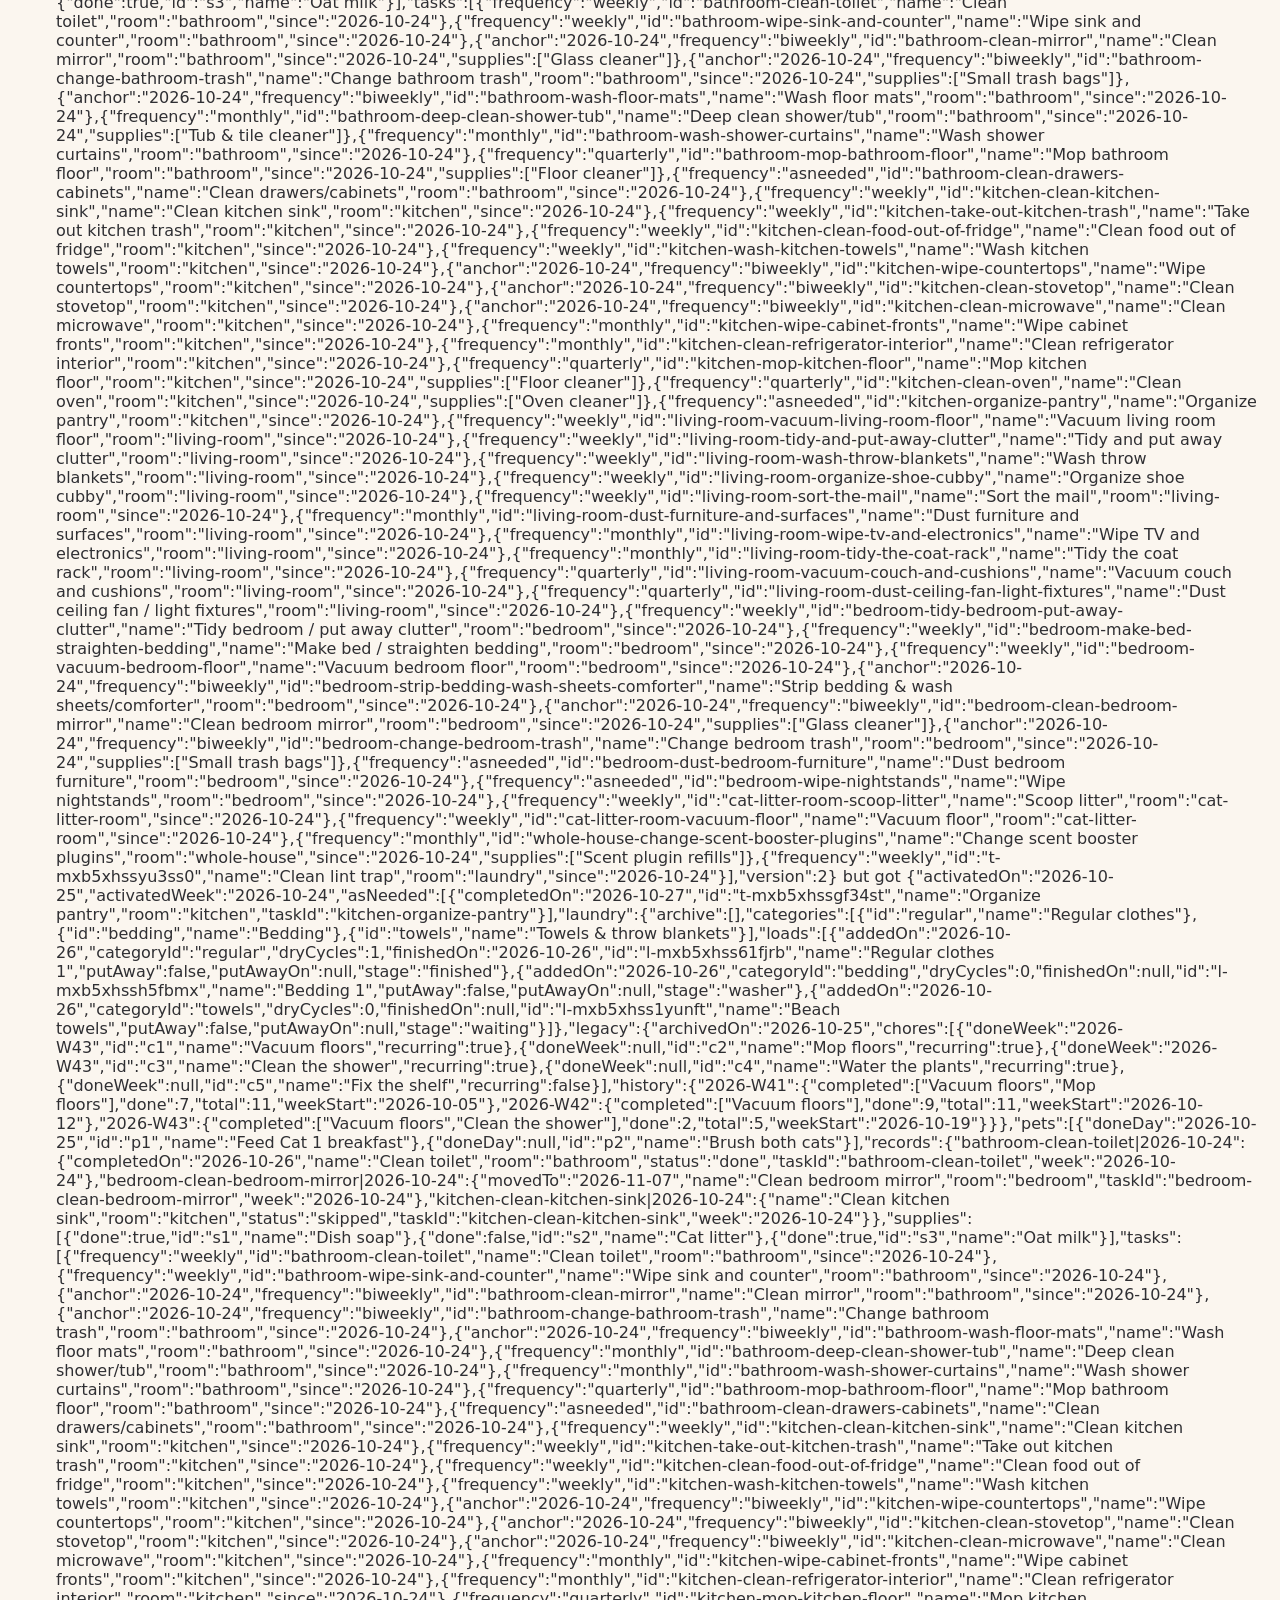
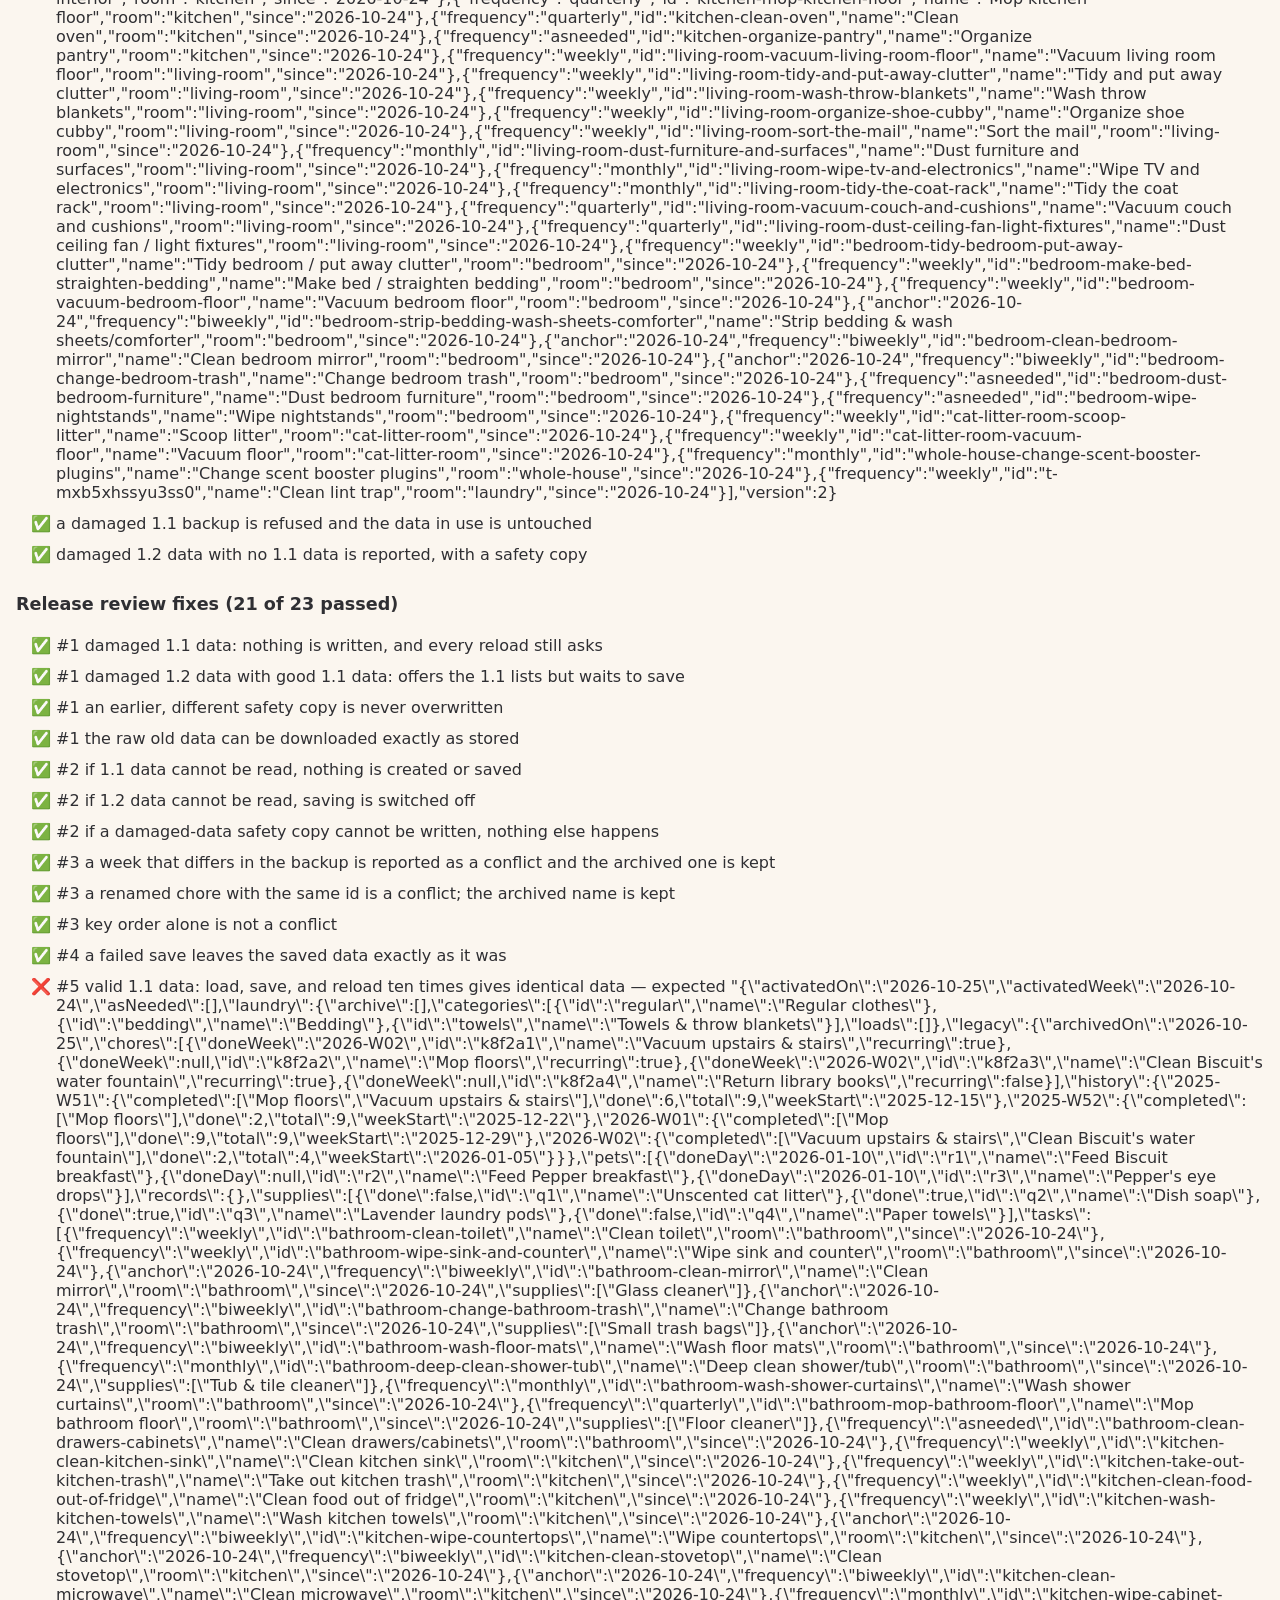
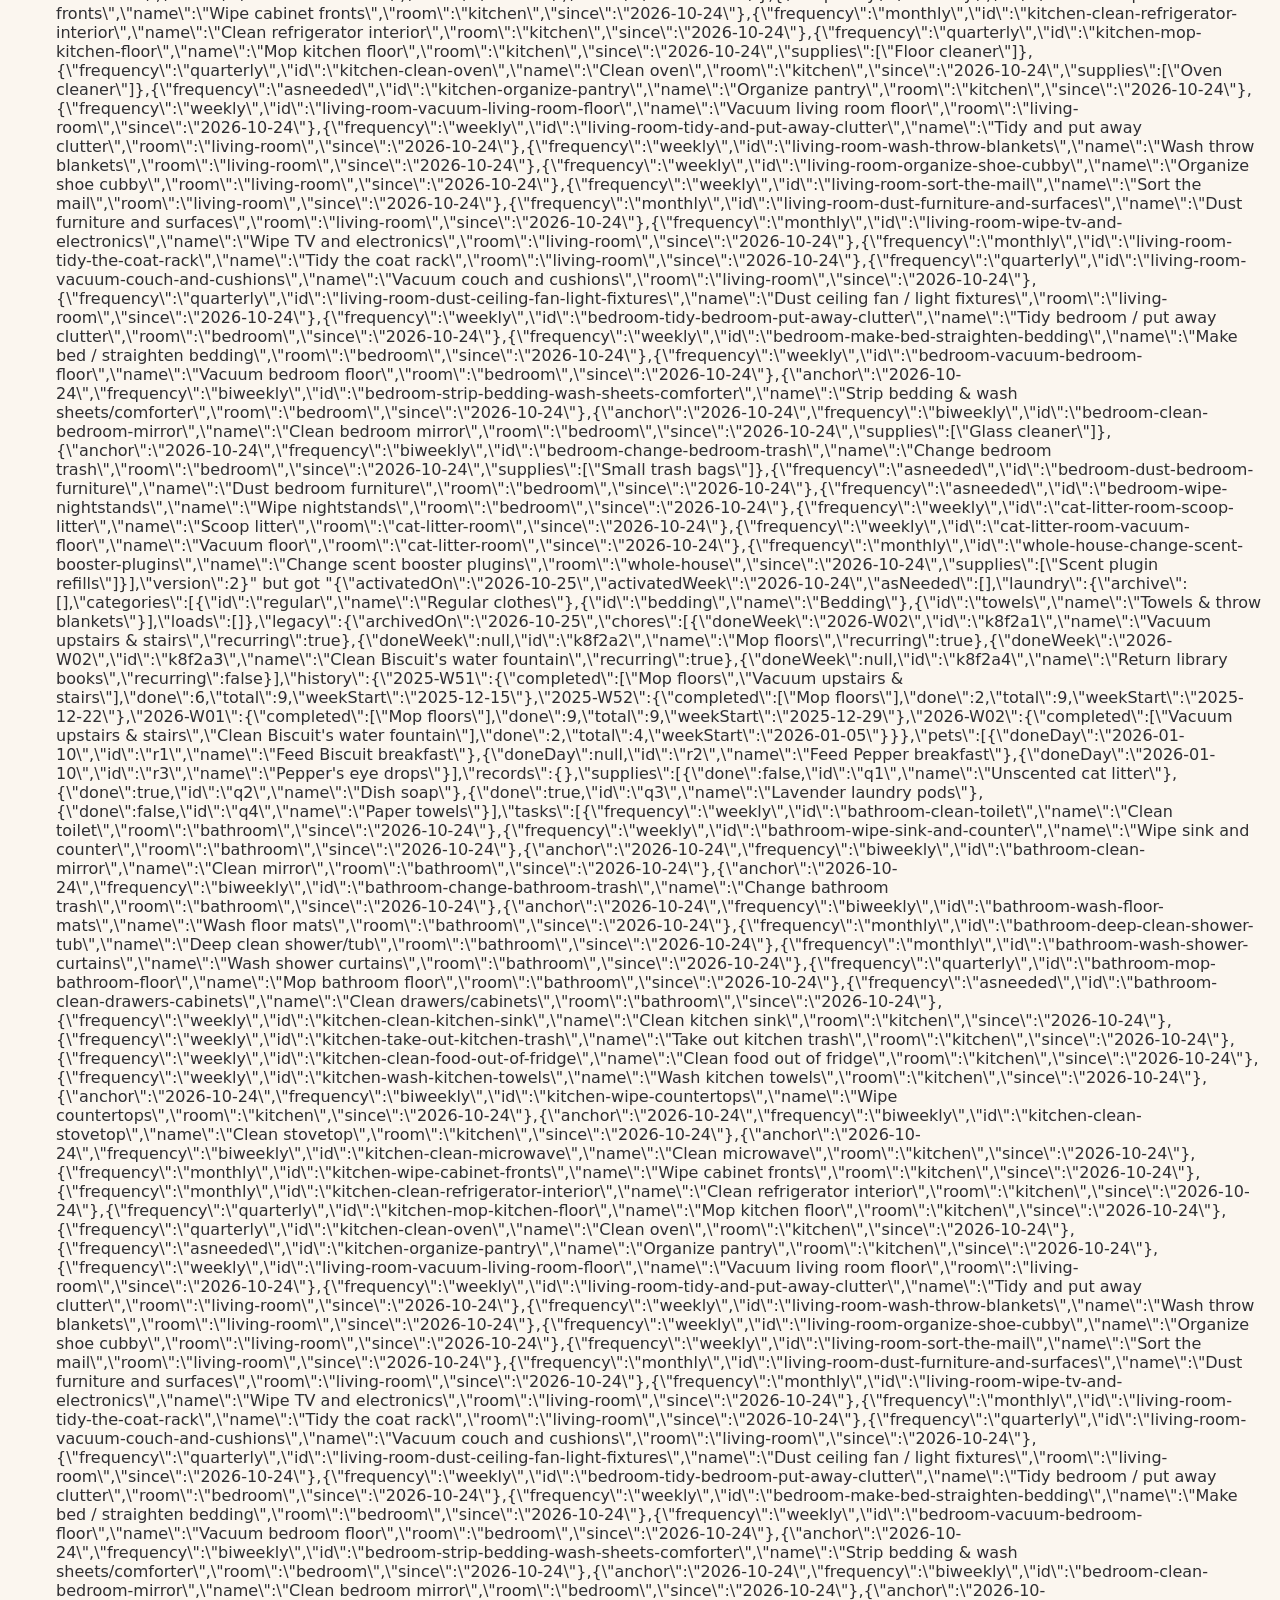
==== commit d3597e04: "Load prep rules on the self-check page Co-Authored-By: Claude <noreply@anthropic.com> Claude-Session" ====
--- a/tests.html
+++ b/tests.html
@@ -44,6 +44,7 @@
   <script src="schedule.js"></script>
   <script src="laundry.js"></script>
   <script src="storage.js"></script>
+  <script src="prep.js"></script>
   <script>
     var L = window.HouseholdLogic;
     var results = [];
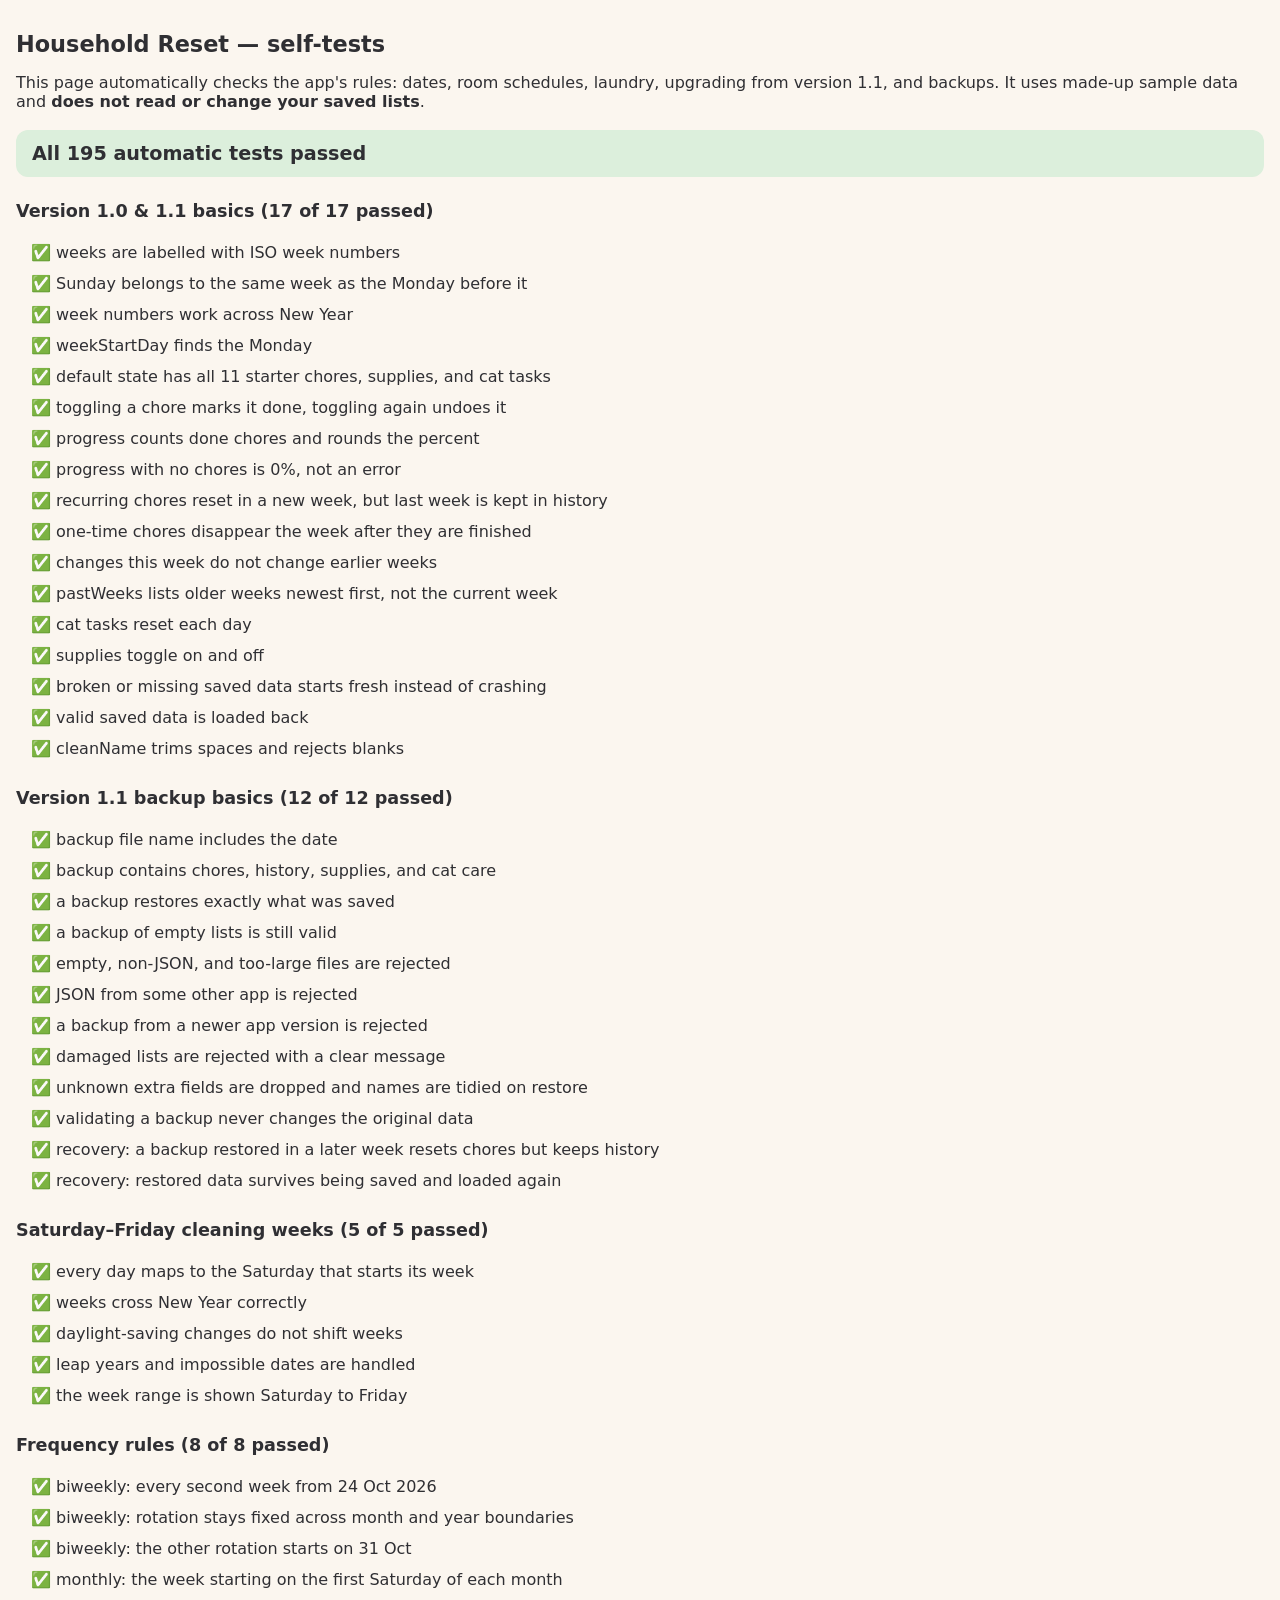
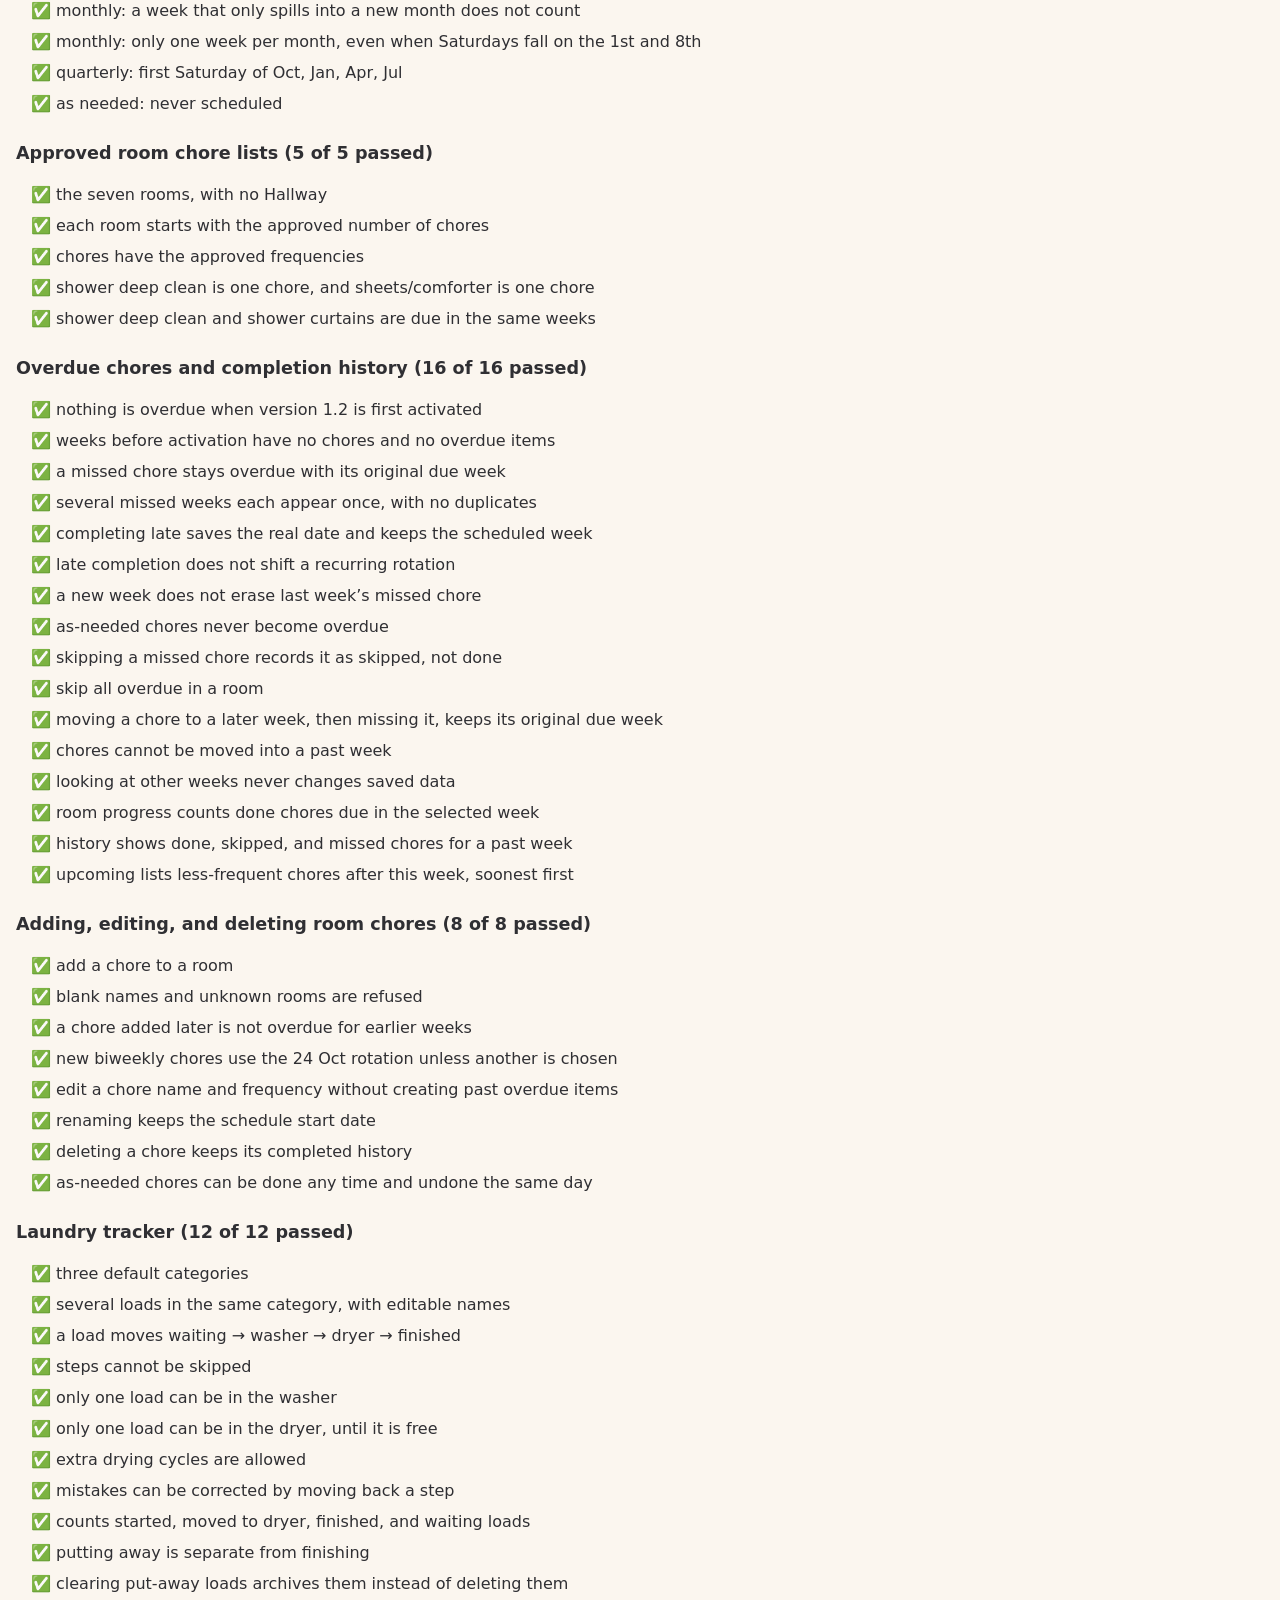
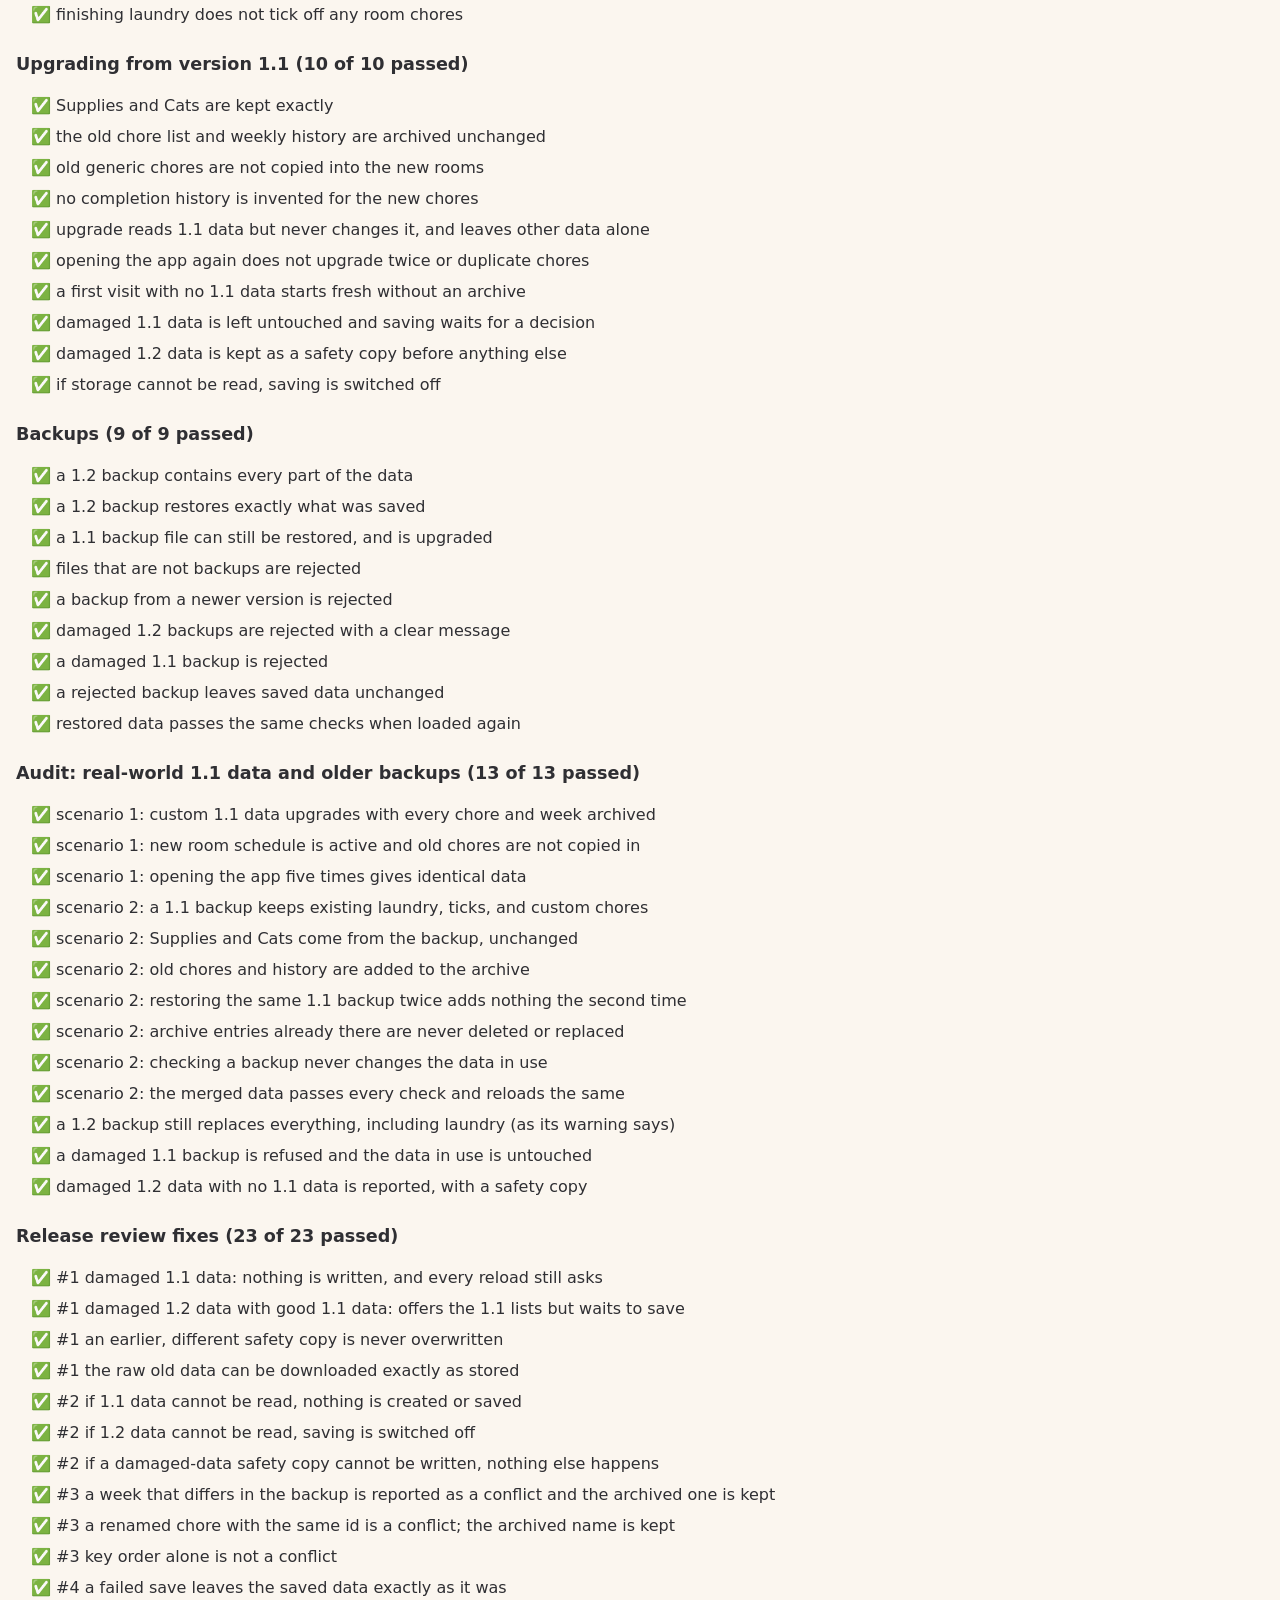
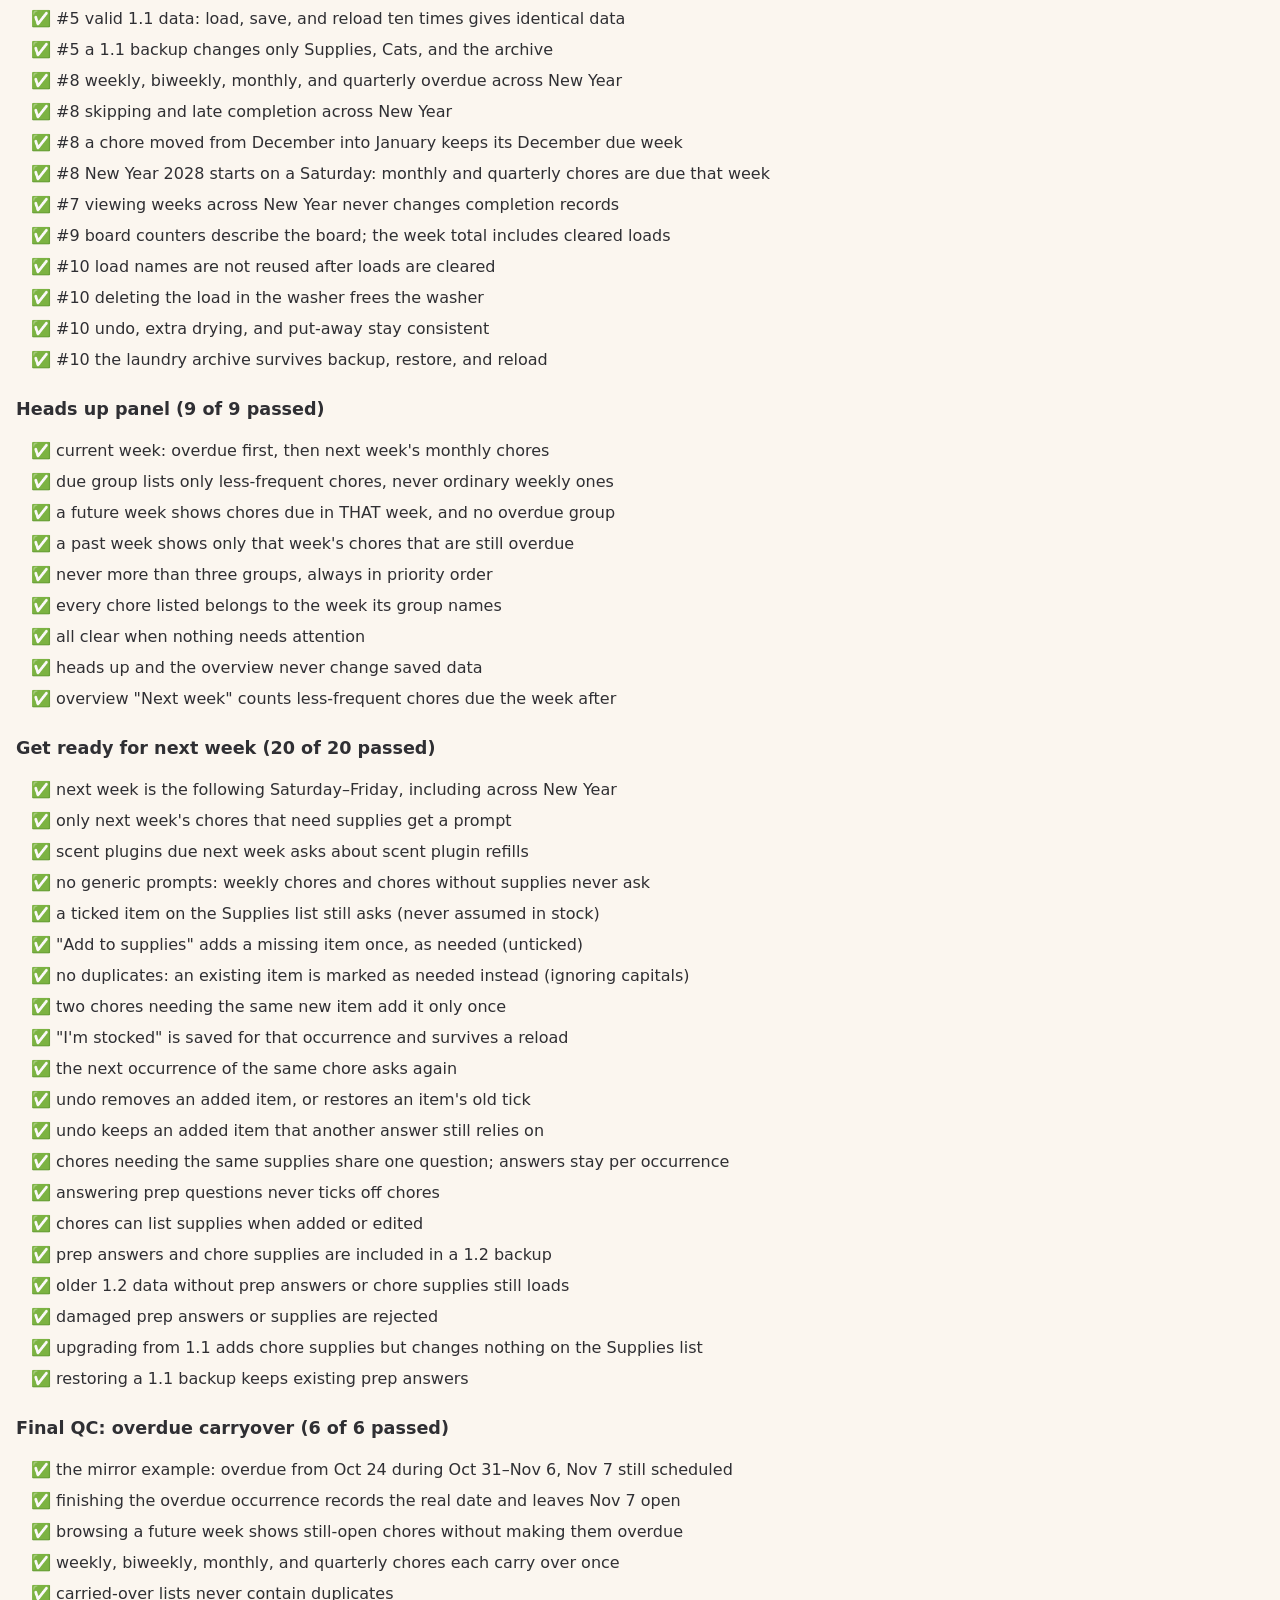
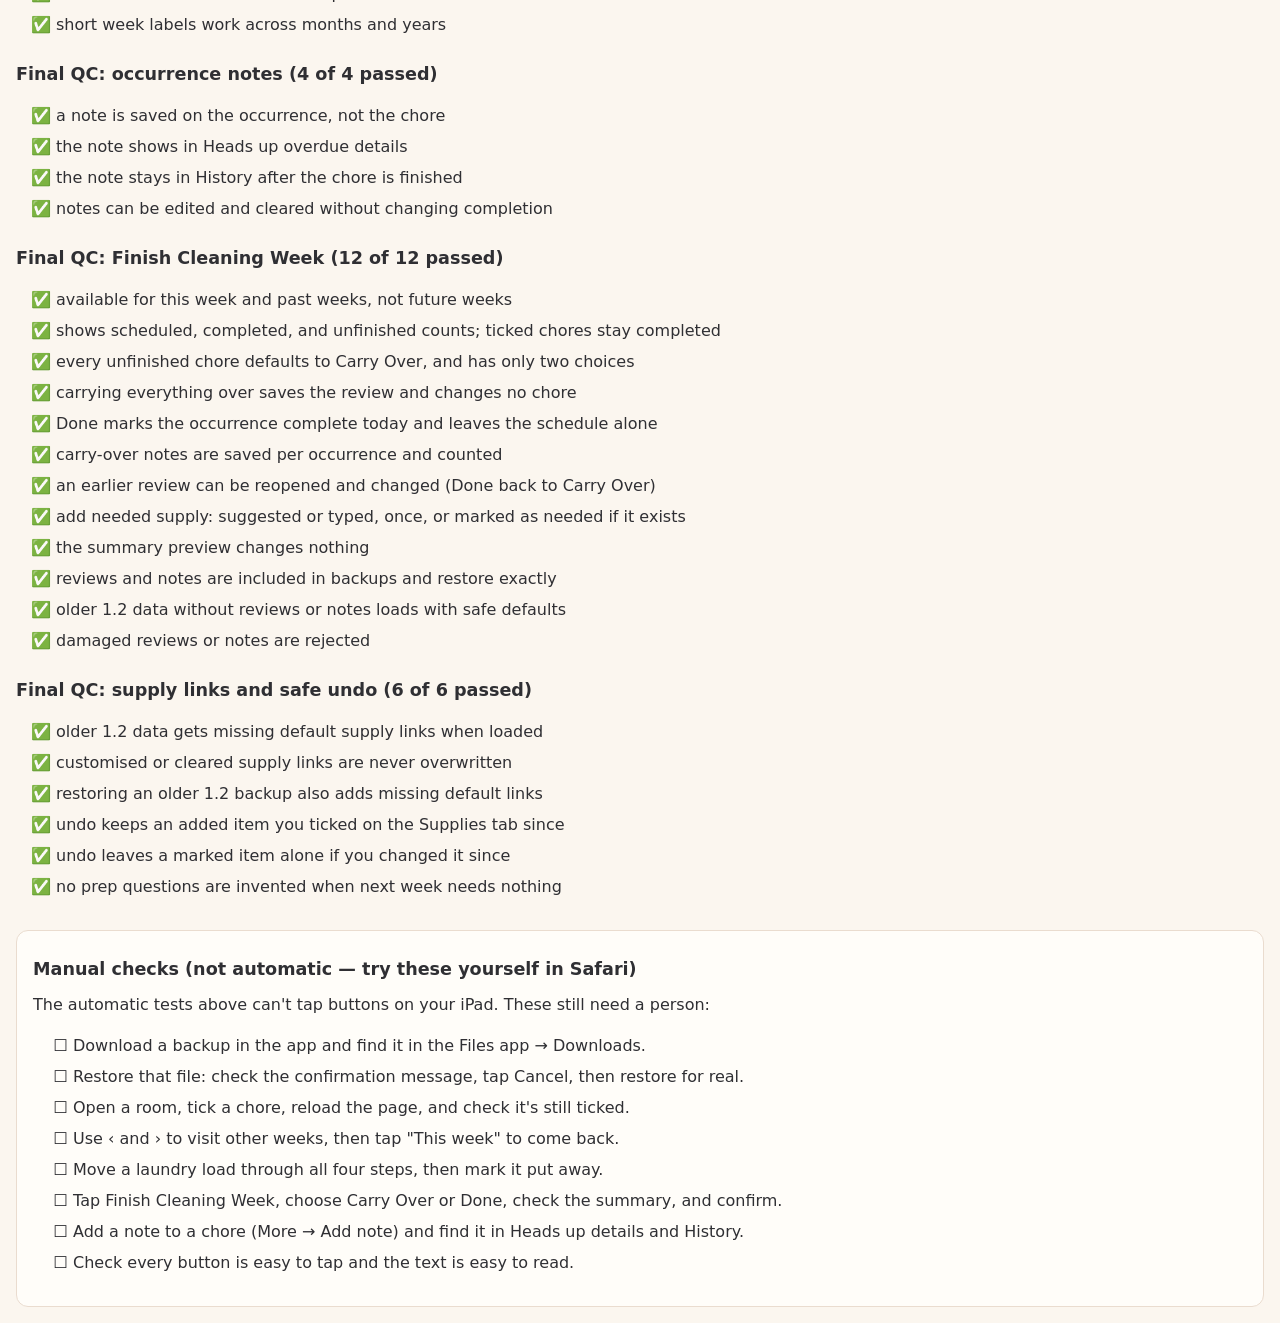
==== commit 01528ad5: "Load review rules and list new manual Safari checks Co-Authored-By: Claude <noreply@anthropic.com> C" ====
--- a/tests.html
+++ b/tests.html
@@ -36,6 +36,8 @@
       <li>Open a room, tick a chore, reload the page, and check it's still ticked.</li>
       <li>Use ‹ and › to visit other weeks, then tap "This week" to come back.</li>
       <li>Move a laundry load through all four steps, then mark it put away.</li>
+      <li>Tap Finish Cleaning Week, choose Carry Over or Done, check the summary, and confirm.</li>
+      <li>Add a note to a chore (More → Add note) and find it in Heads up details and History.</li>
       <li>Check every button is easy to tap and the text is easy to read.</li>
     </ul>
   </section>
@@ -45,6 +47,7 @@
   <script src="laundry.js"></script>
   <script src="storage.js"></script>
   <script src="prep.js"></script>
+  <script src="review.js"></script>
   <script>
     var L = window.HouseholdLogic;
     var results = [];
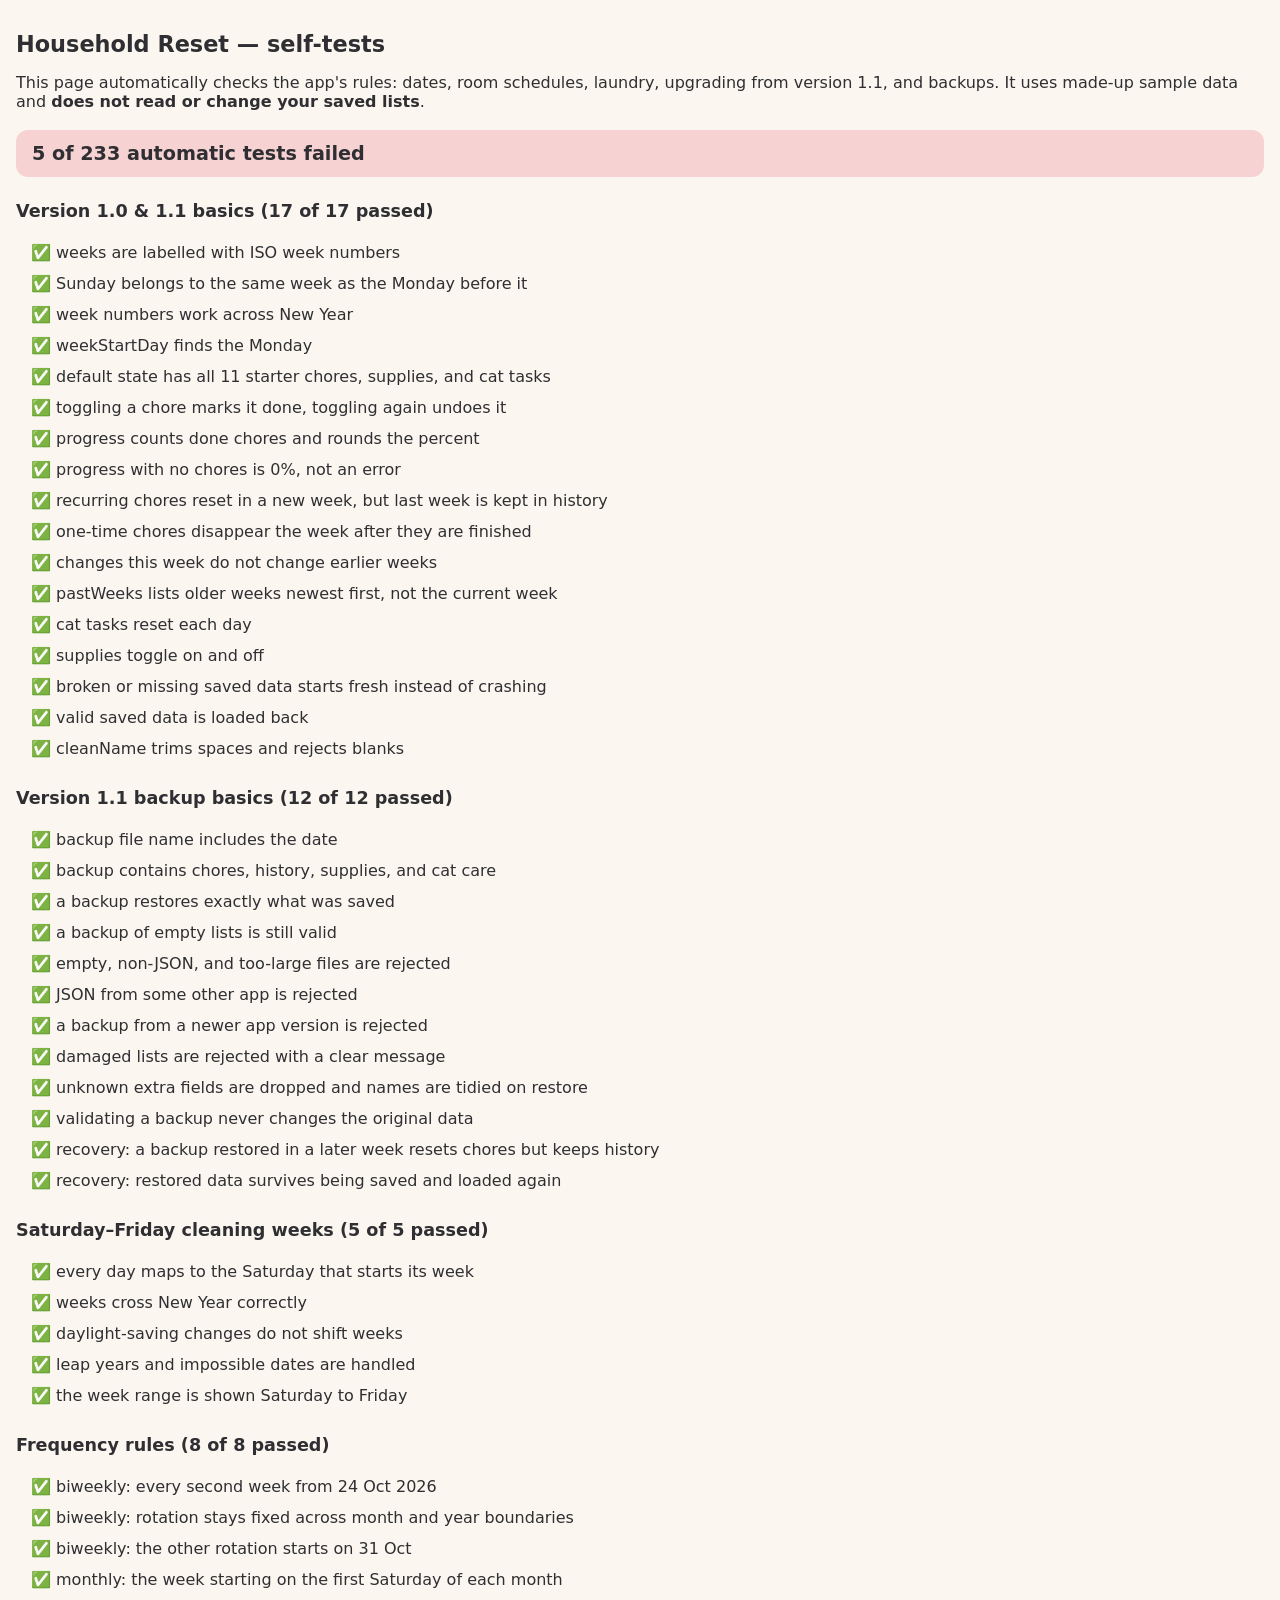
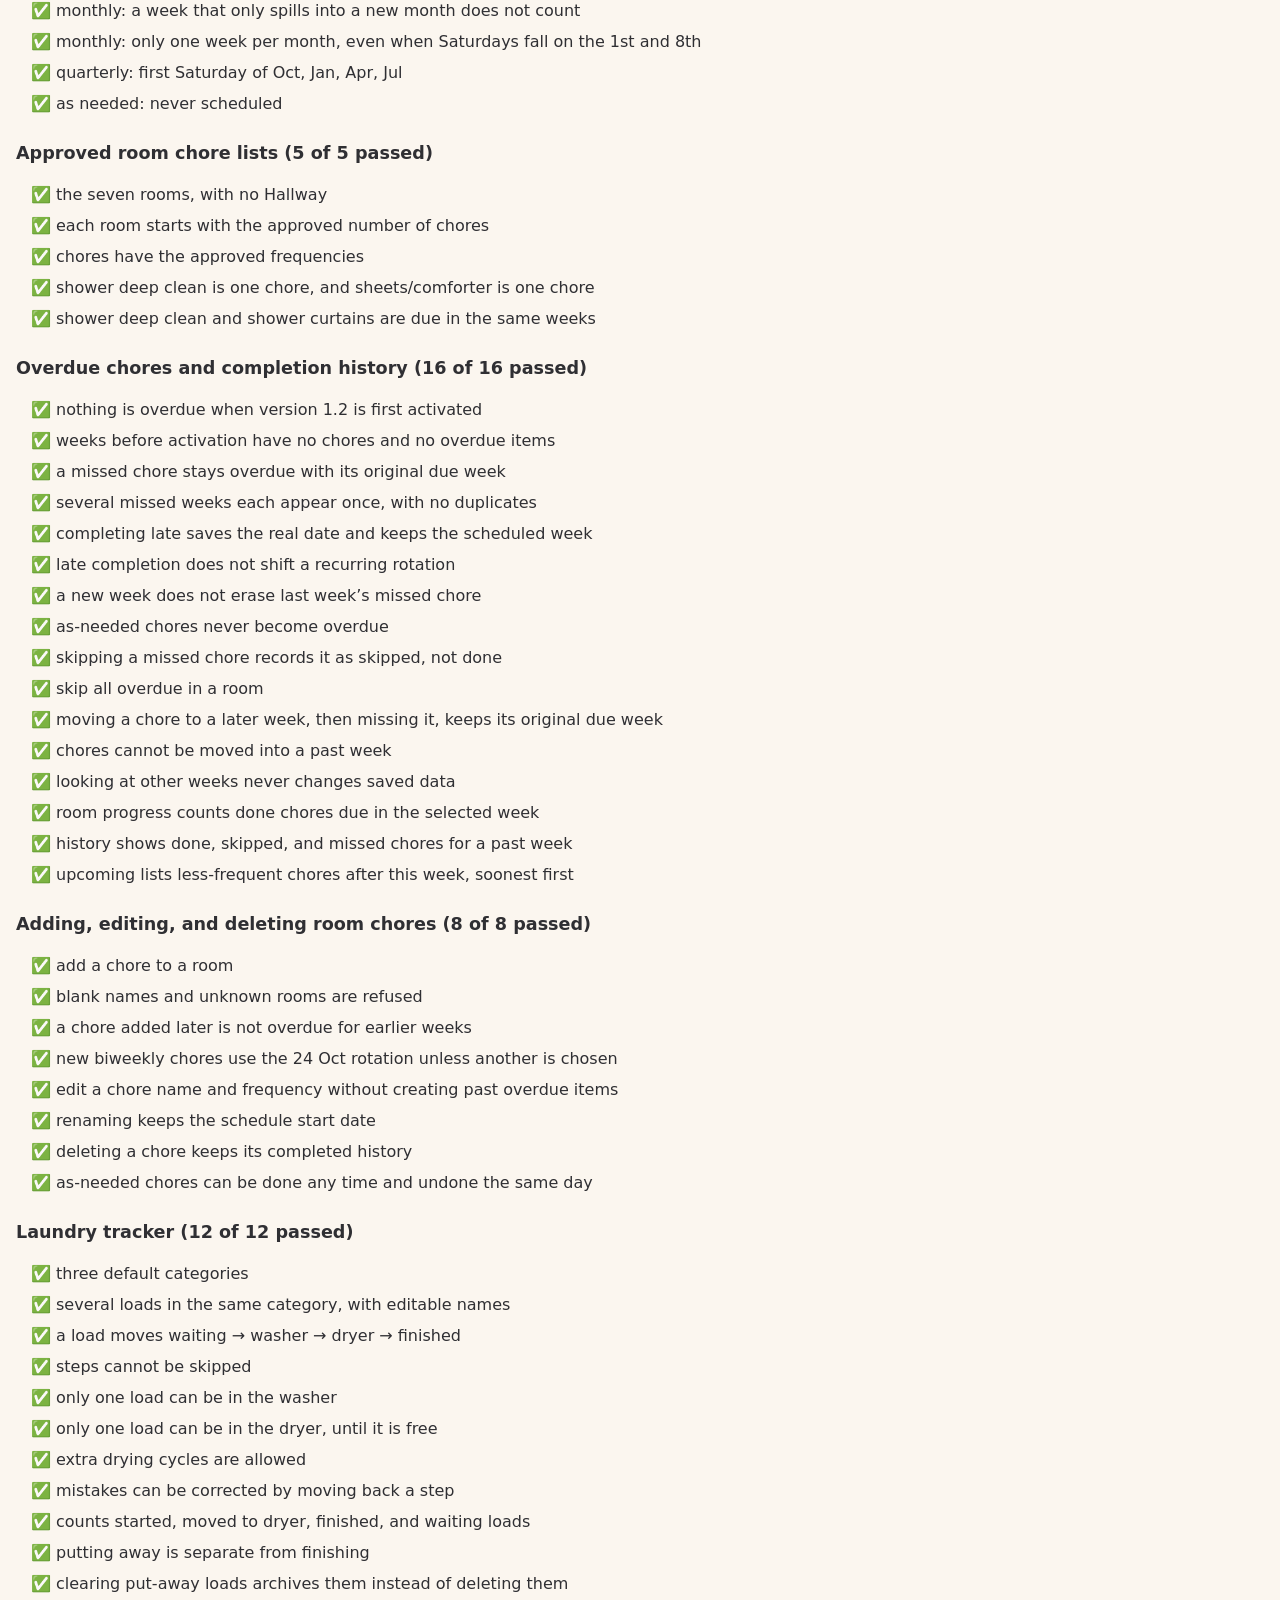
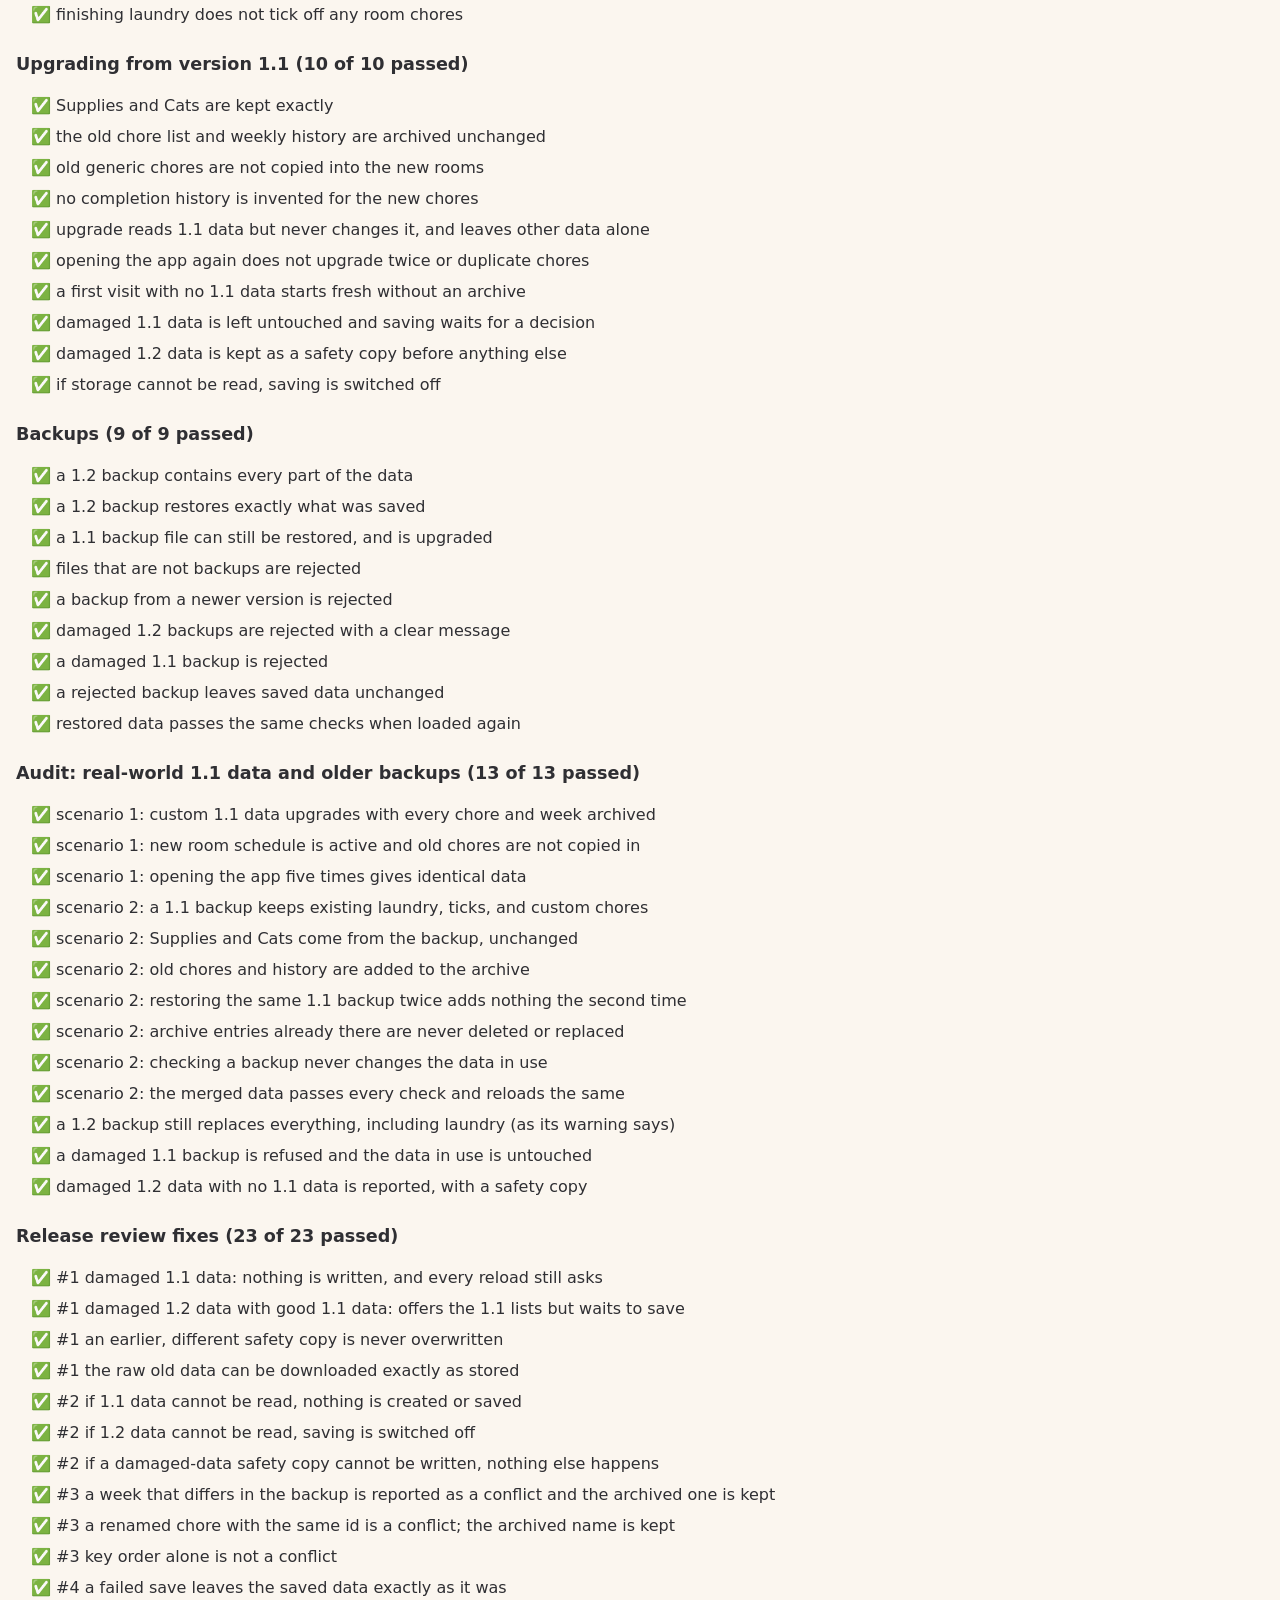
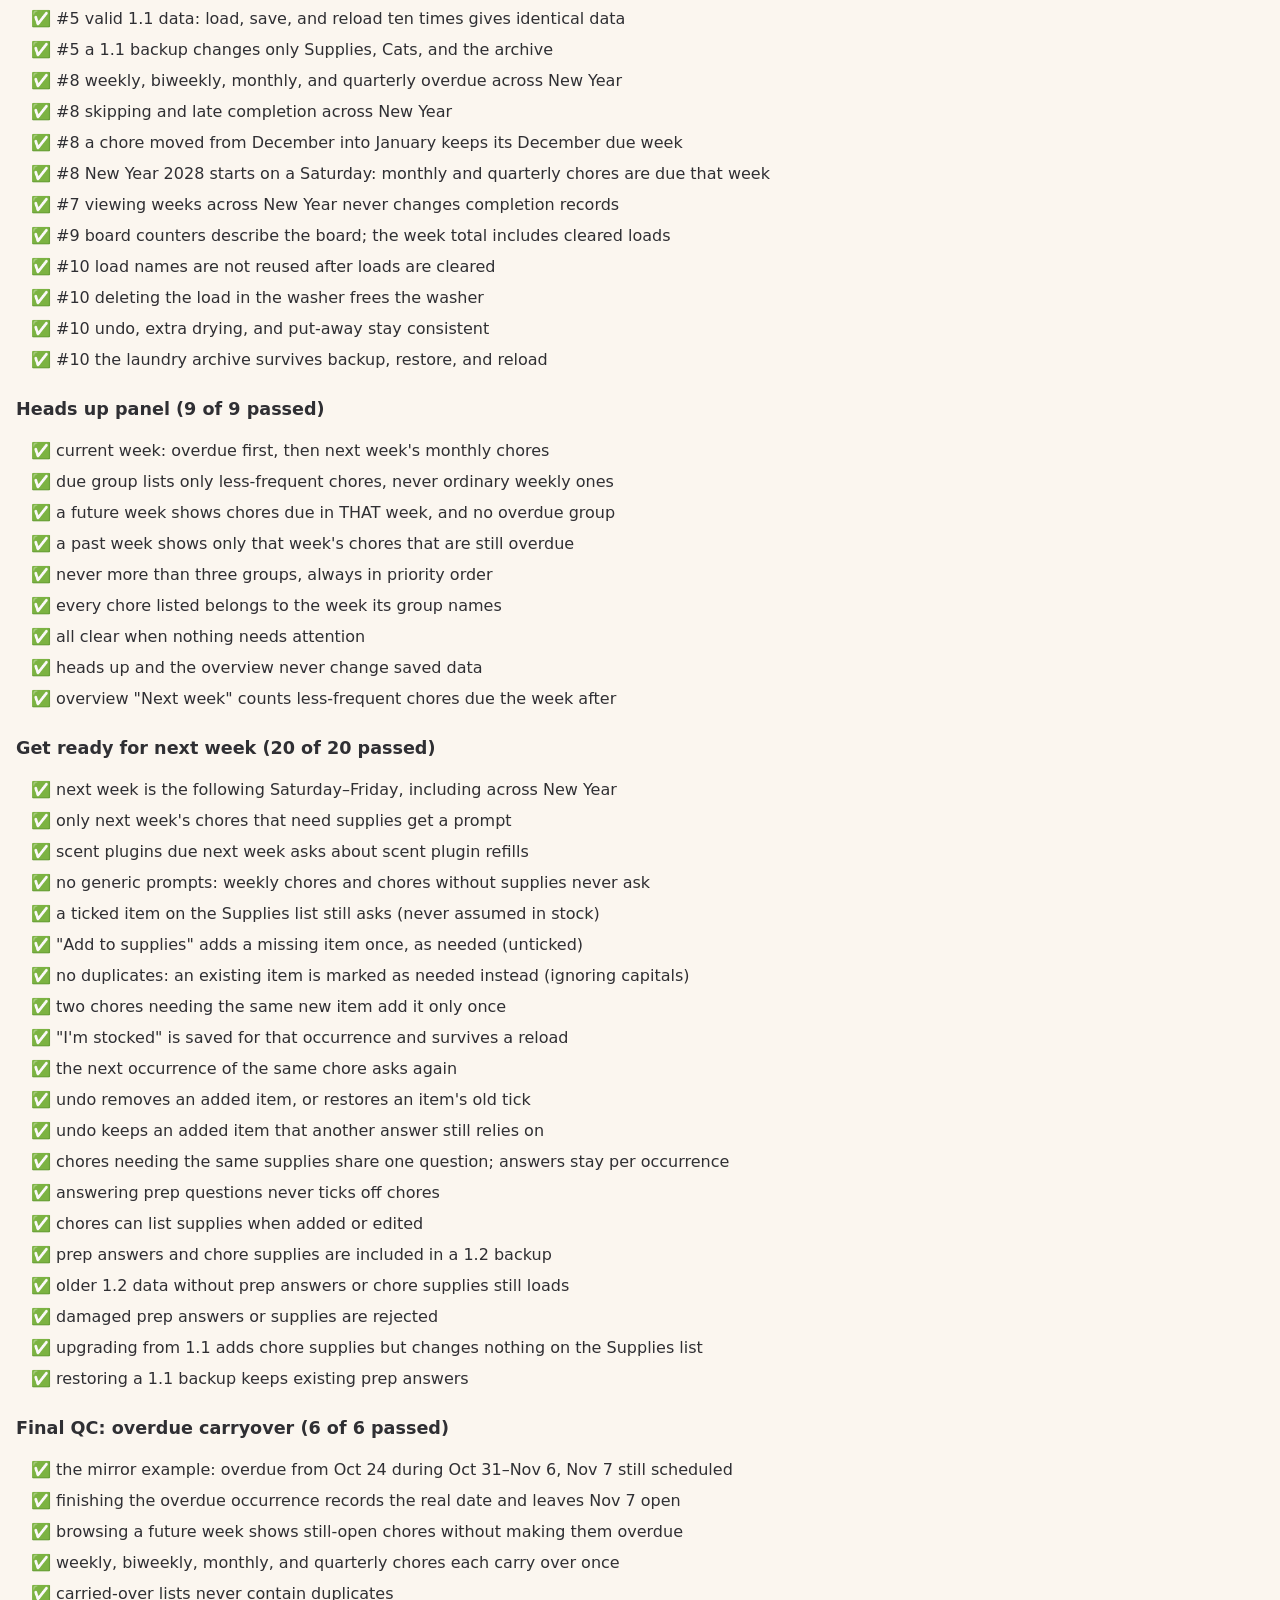
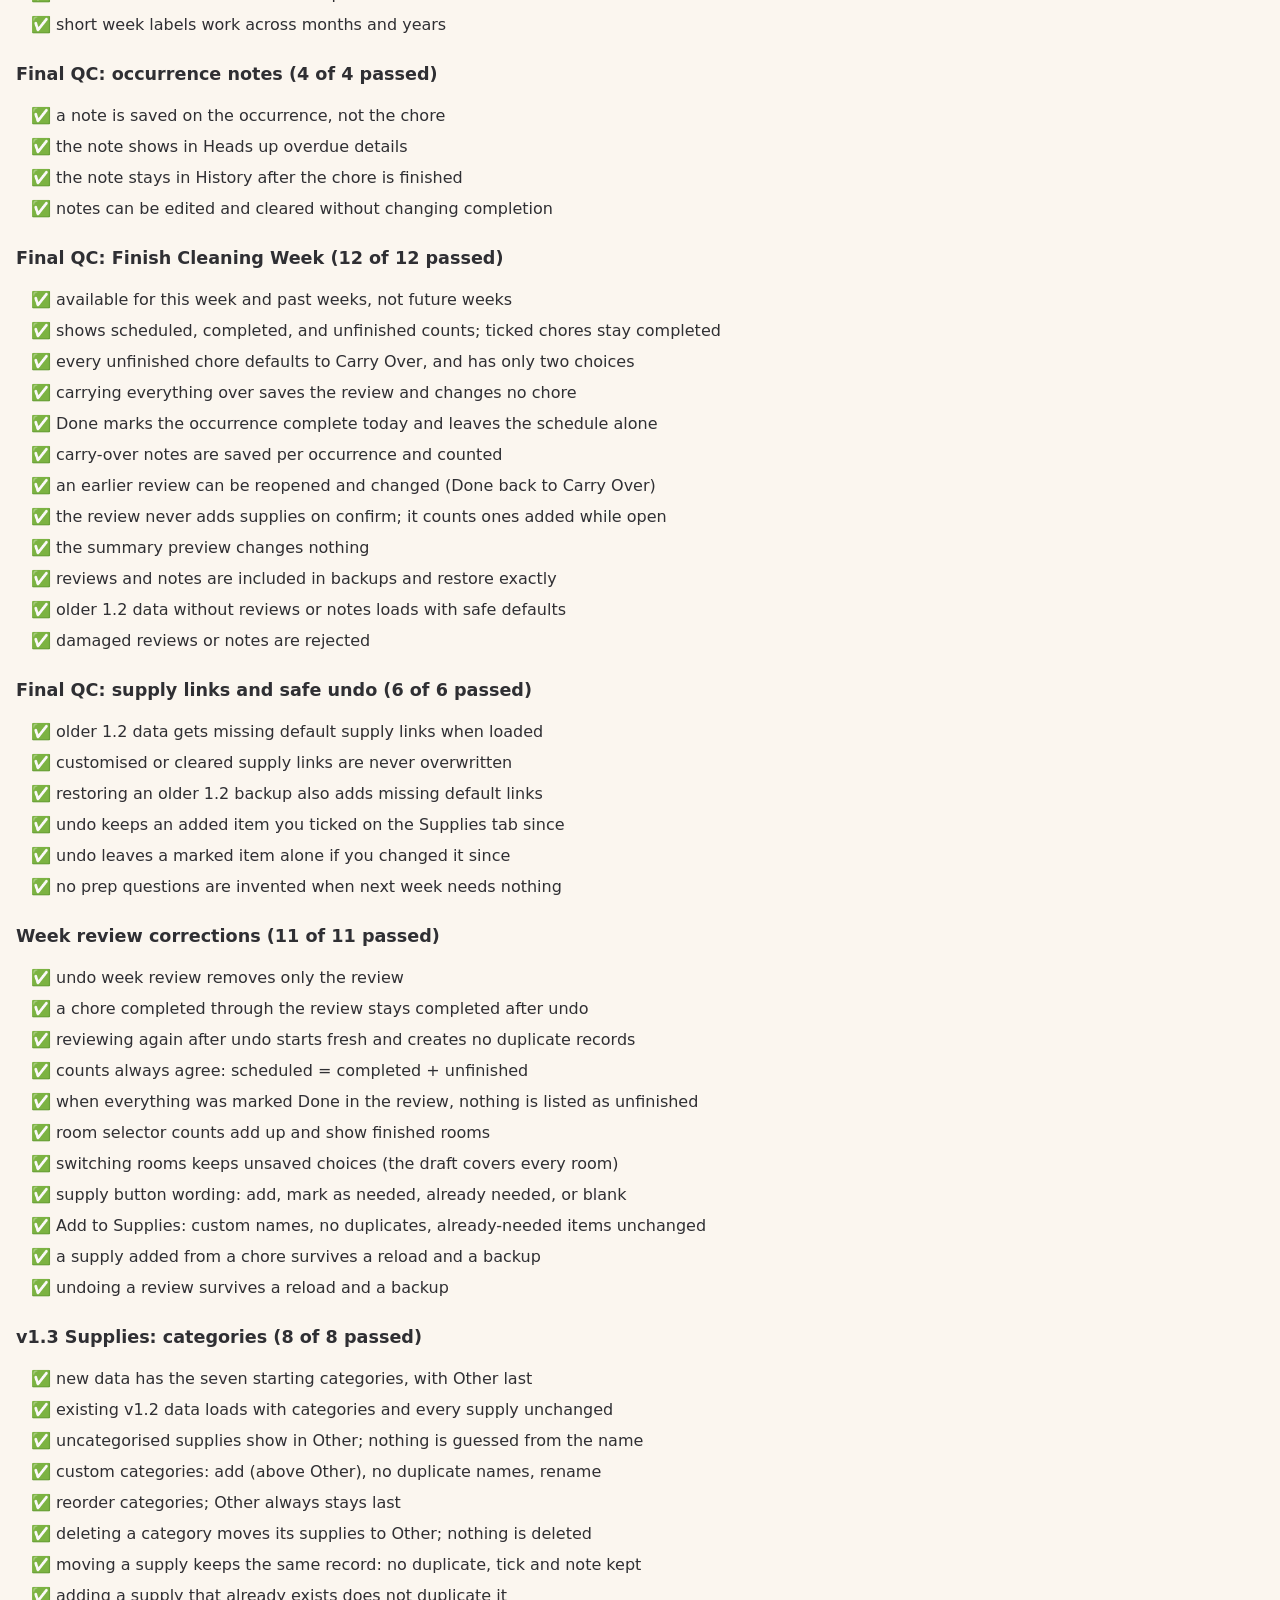
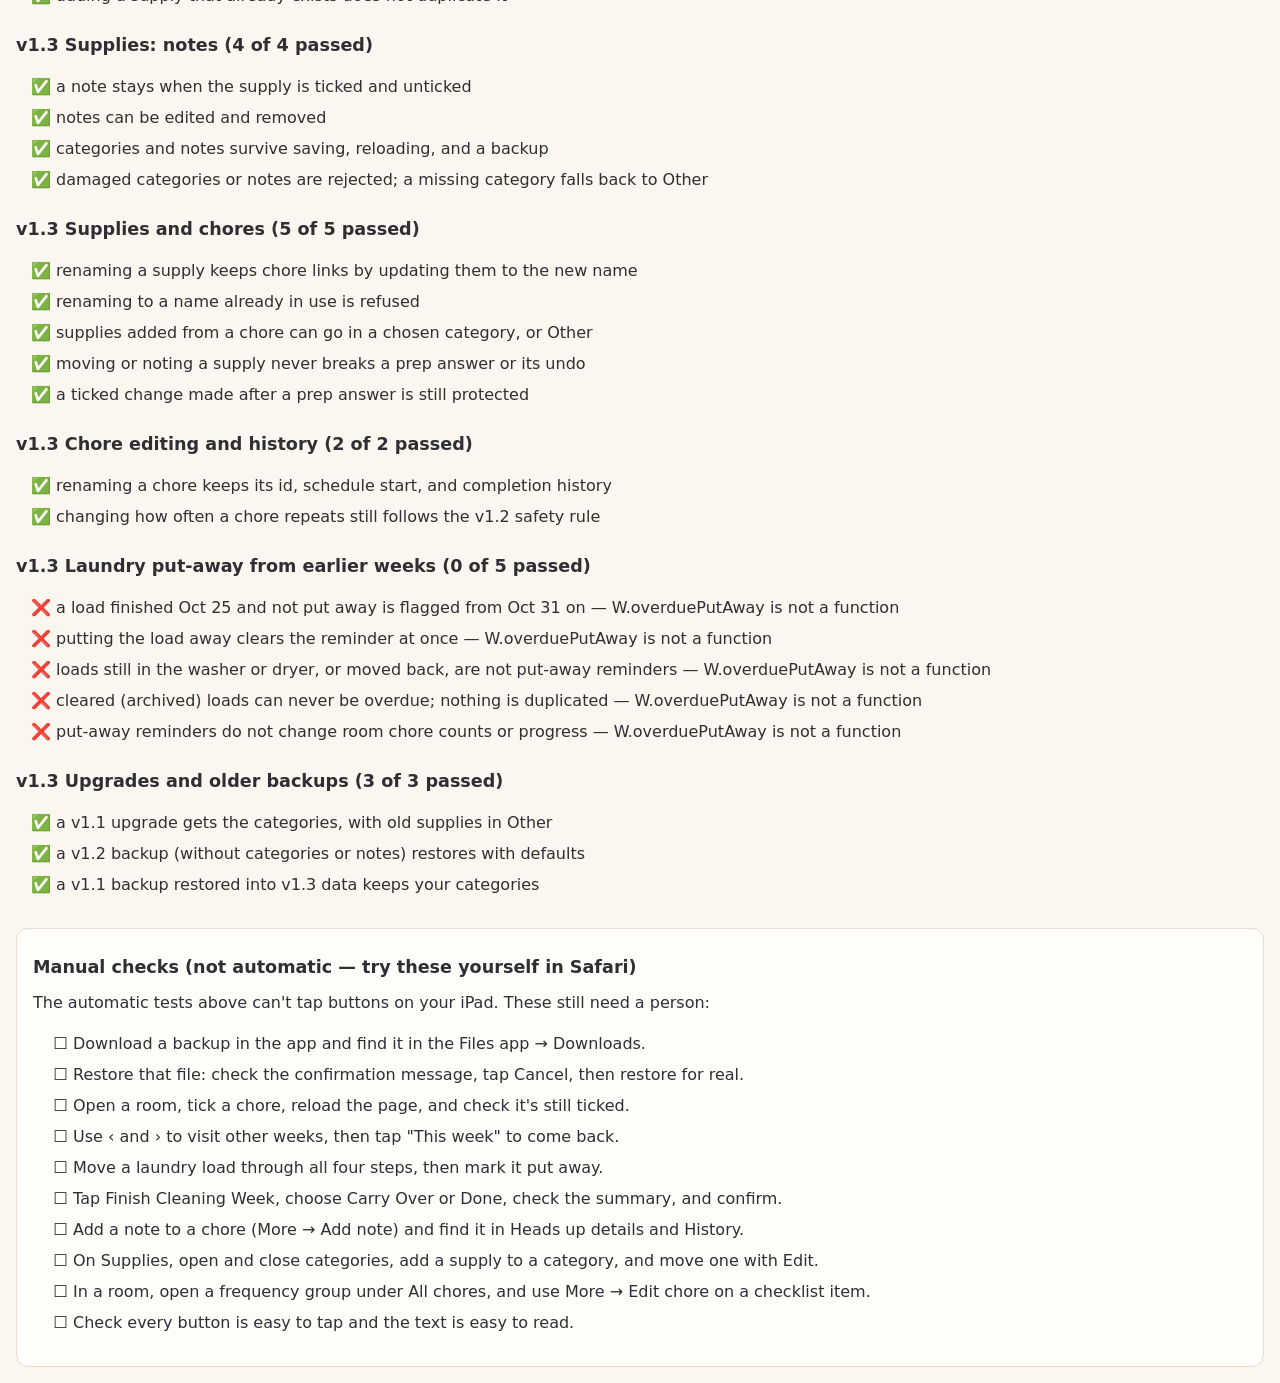
==== commit bb760e2d: "Load v1.3 tests and list new manual checks Co-Authored-By: Claude <noreply@anthropic.com> Claude-Ses" ====
--- a/tests.html
+++ b/tests.html
@@ -38,6 +38,8 @@
       <li>Move a laundry load through all four steps, then mark it put away.</li>
       <li>Tap Finish Cleaning Week, choose Carry Over or Done, check the summary, and confirm.</li>
       <li>Add a note to a chore (More → Add note) and find it in Heads up details and History.</li>
+      <li>On Supplies, open and close categories, add a supply to a category, and move one with Edit.</li>
+      <li>In a room, open a frequency group under All chores, and use More → Edit chore on a checklist item.</li>
       <li>Check every button is easy to tap and the text is easy to read.</li>
     </ul>
   </section>
@@ -48,6 +50,7 @@
   <script src="storage.js"></script>
   <script src="prep.js"></script>
   <script src="review.js"></script>
+  <script src="supplies.js"></script>
   <script>
     var L = window.HouseholdLogic;
     var results = [];
@@ -365,6 +368,7 @@
     }
   </script>
   <script src="tests-v1-2.js"></script>
+  <script src="tests-v1-3.js"></script>
   <script>
     showResults();
   </script>
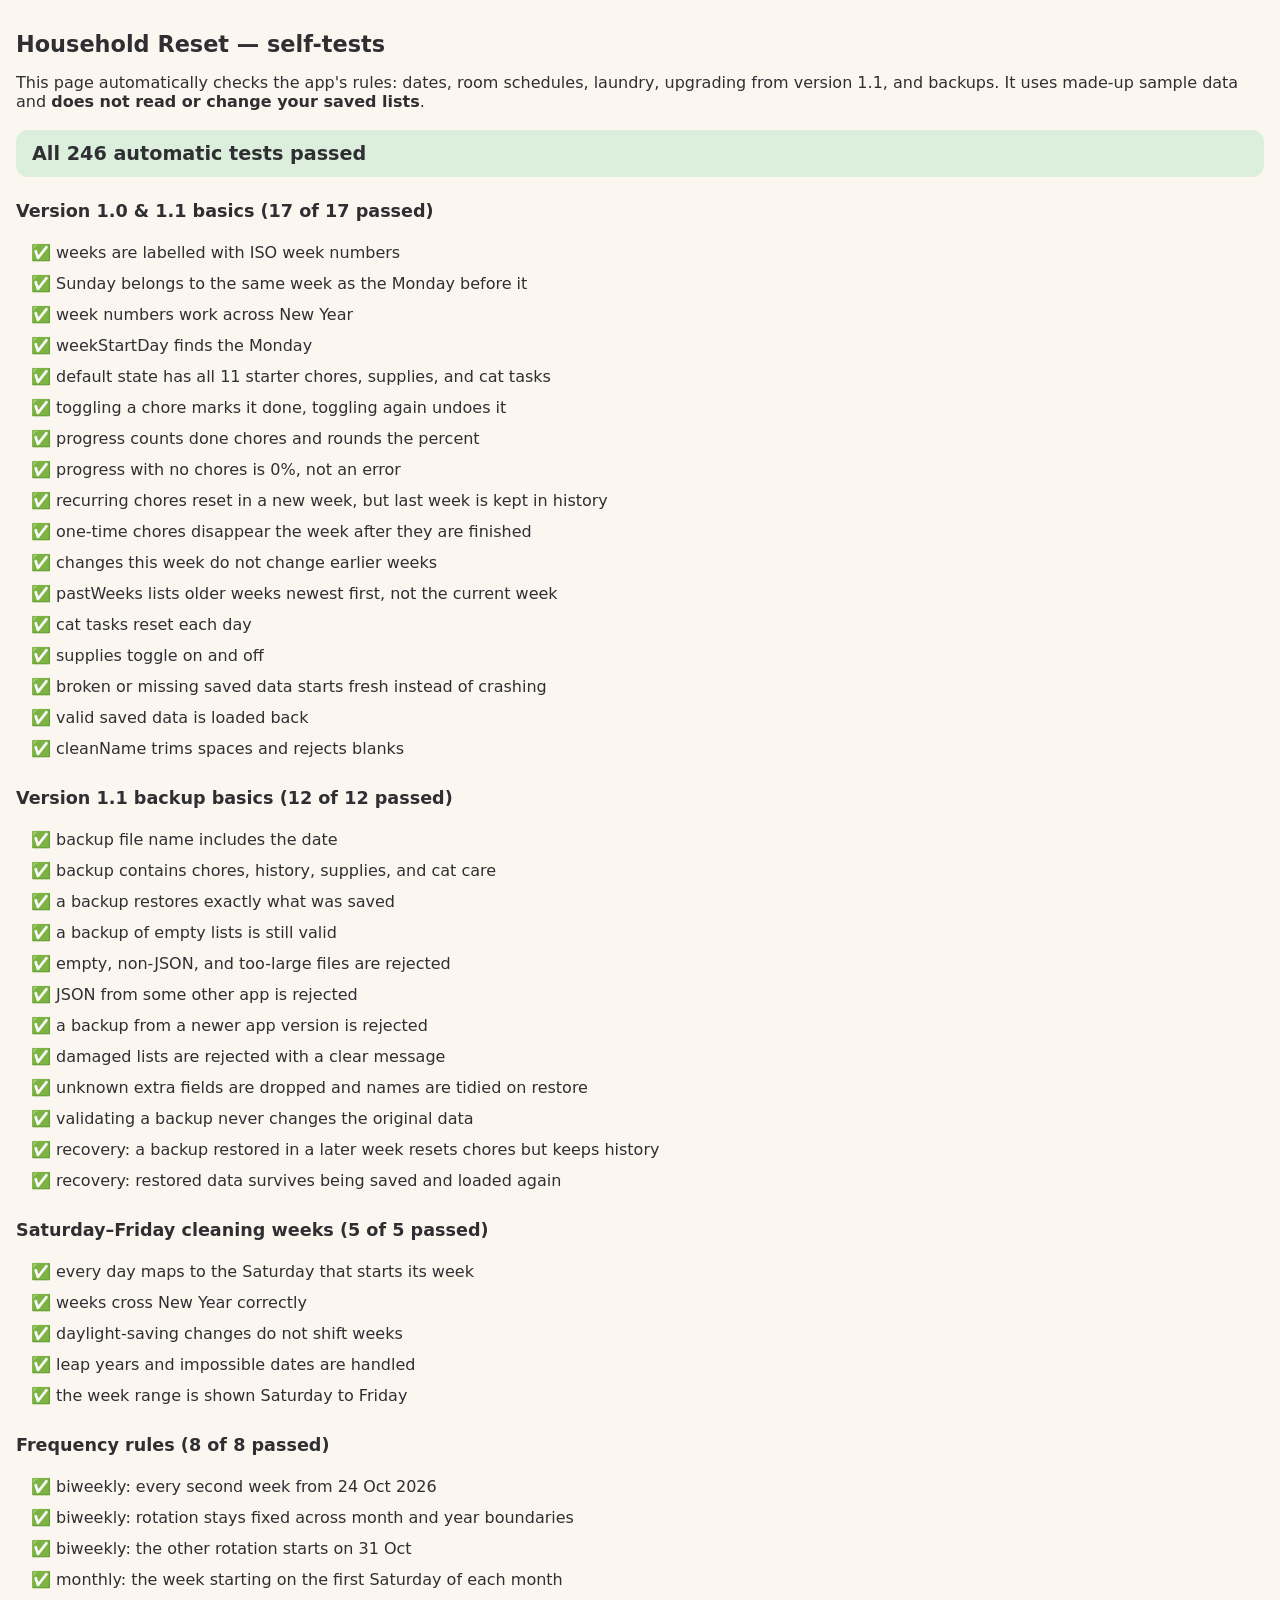
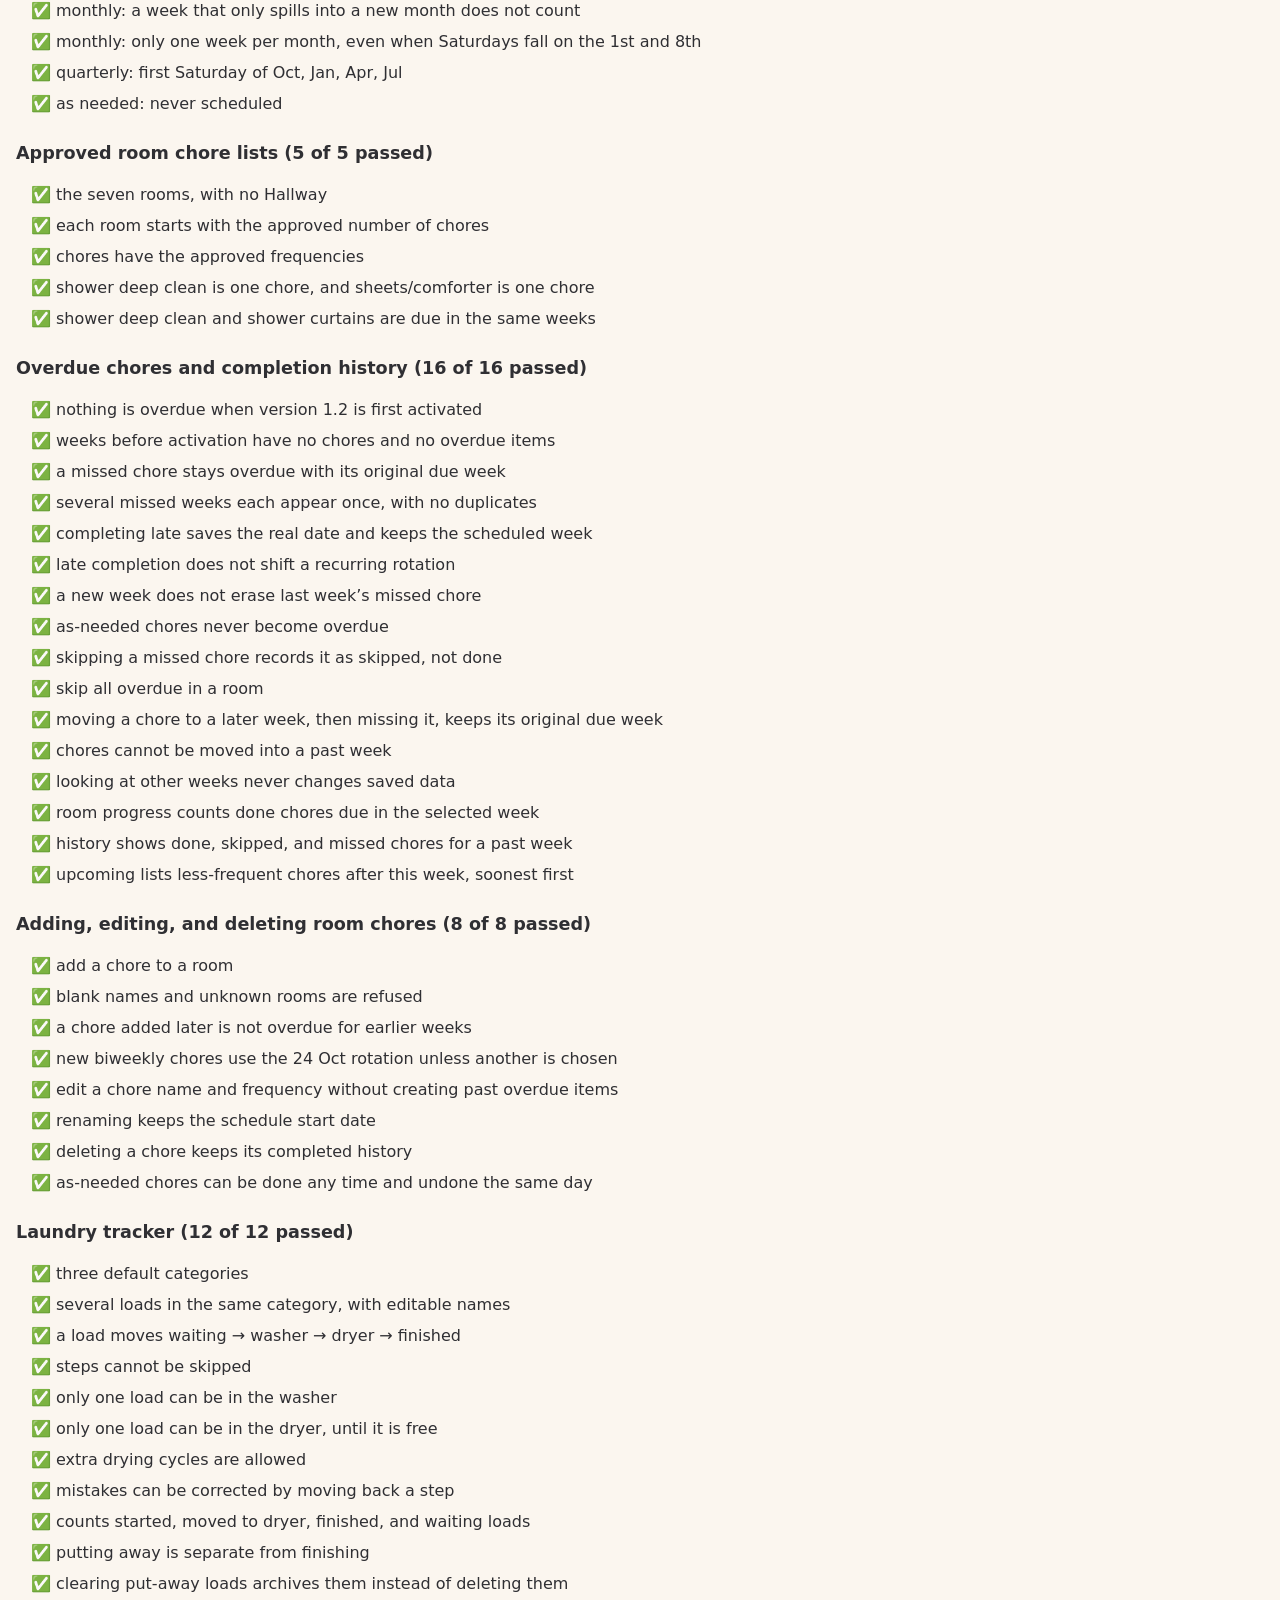
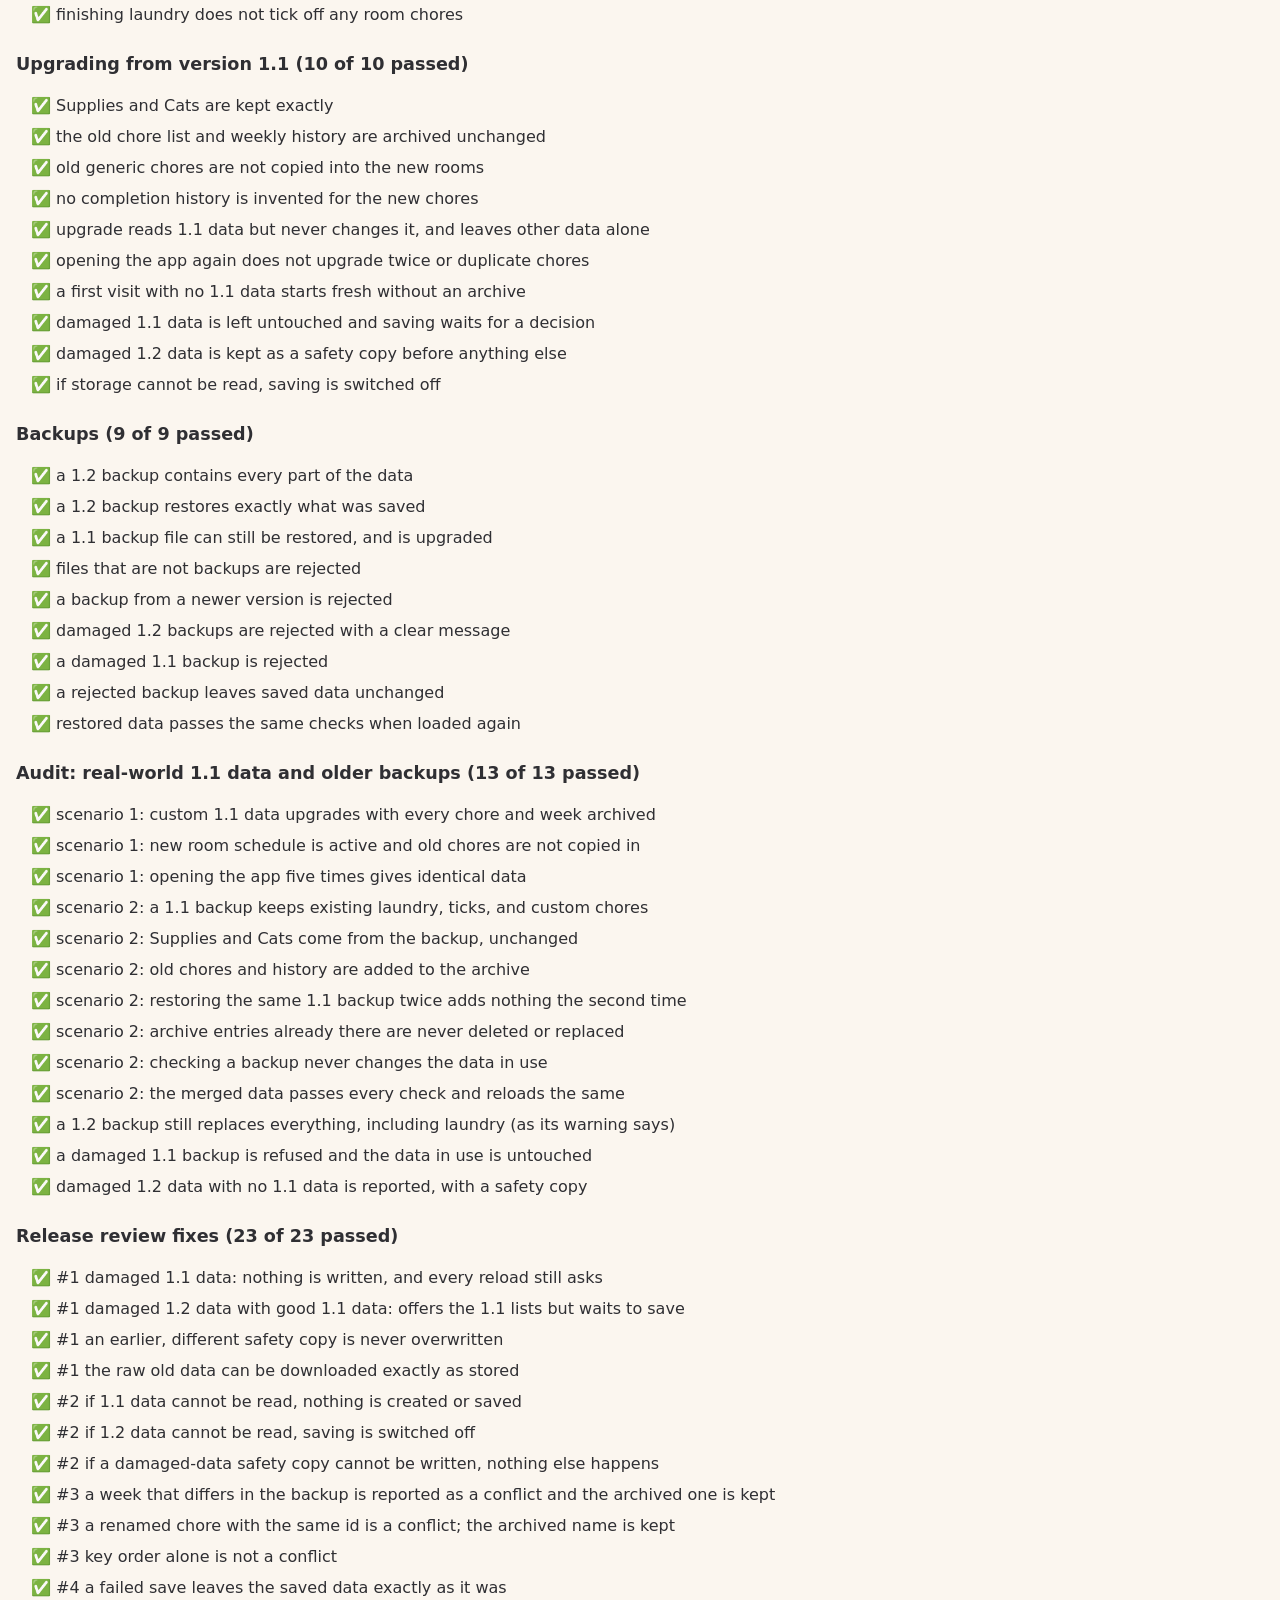
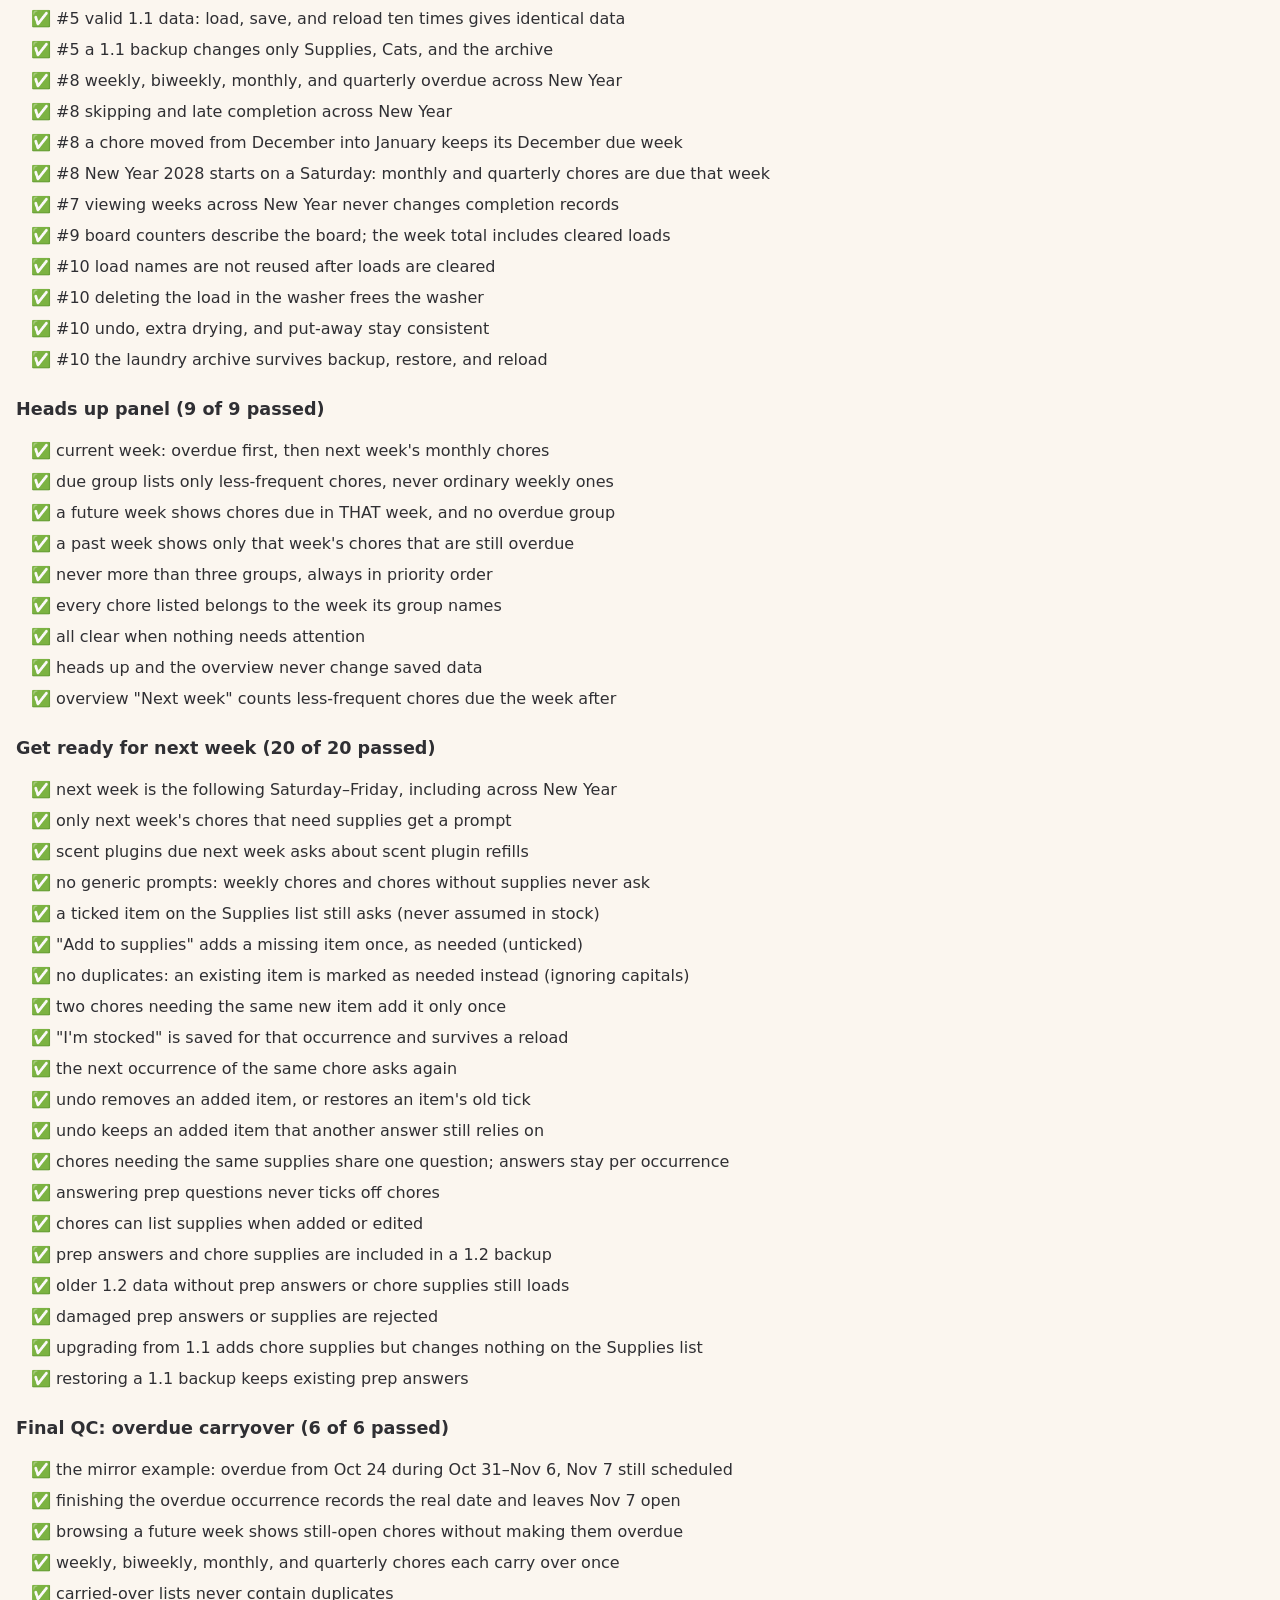
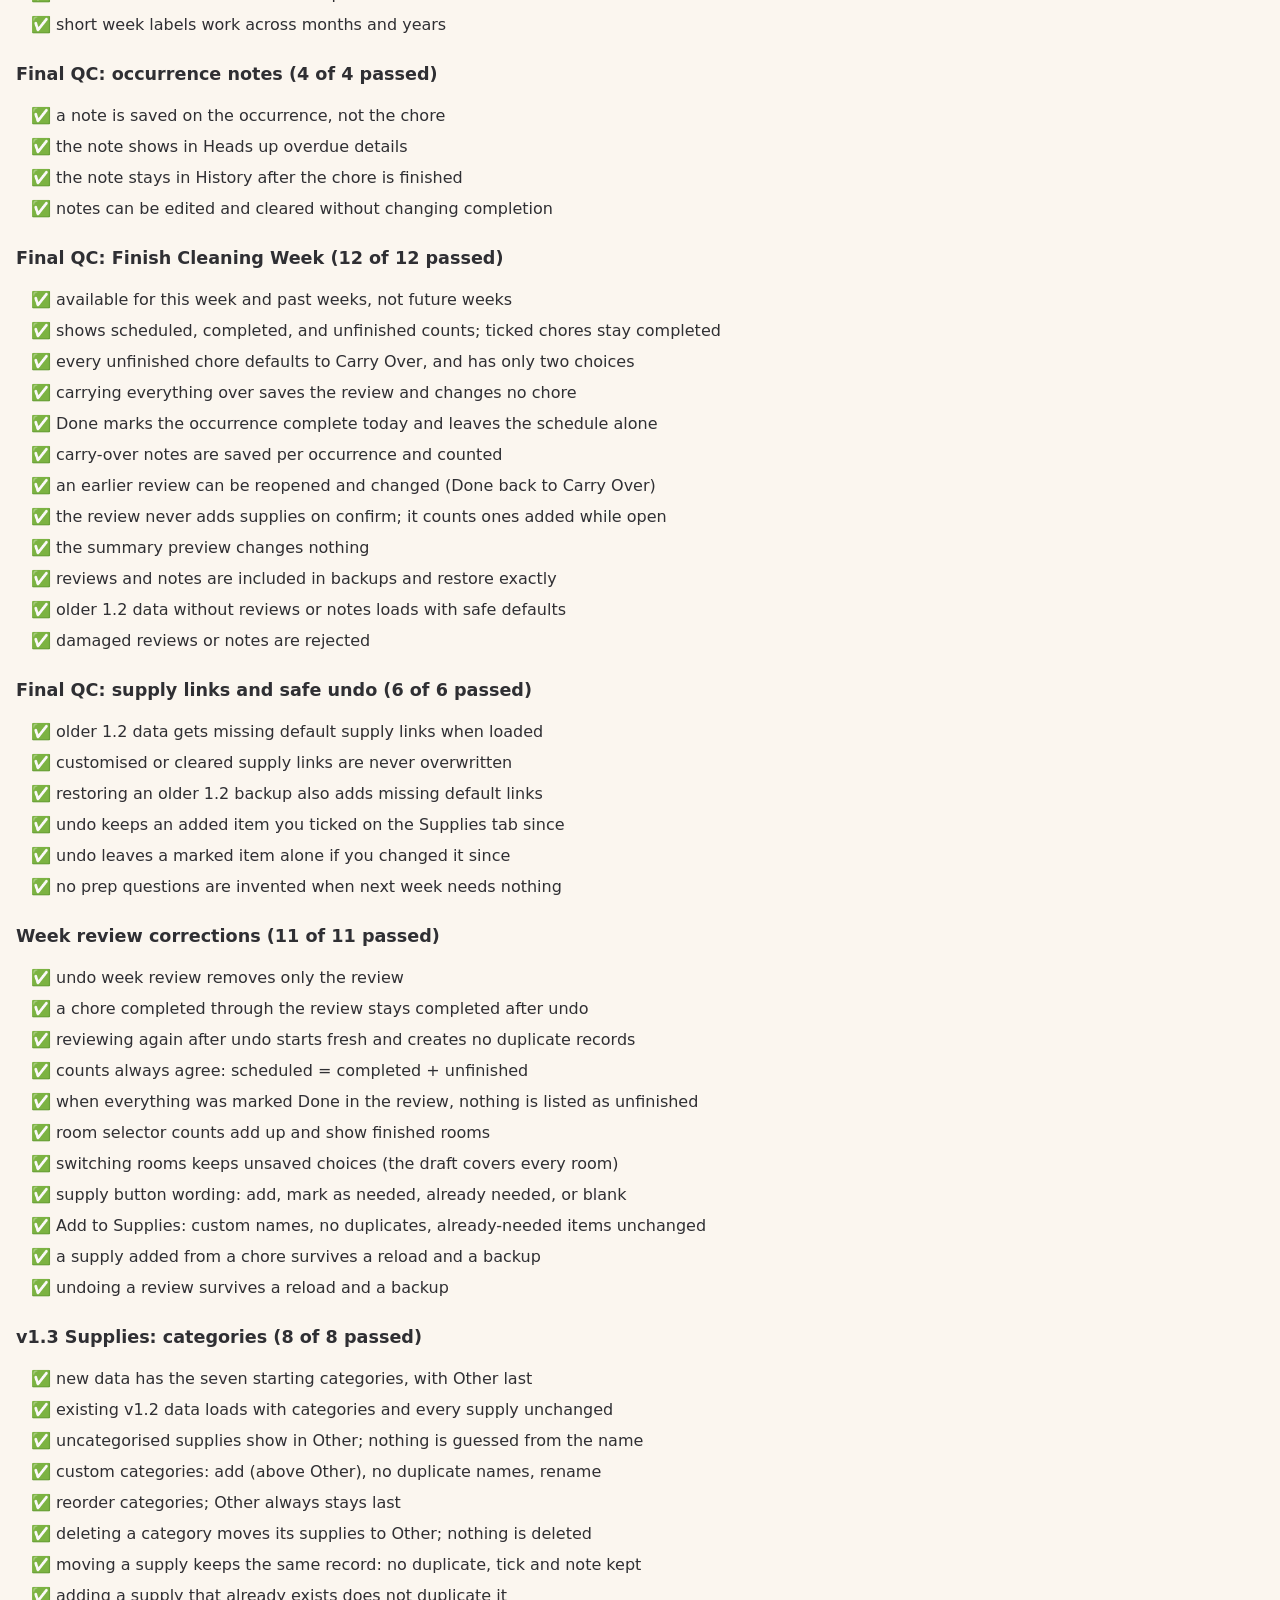
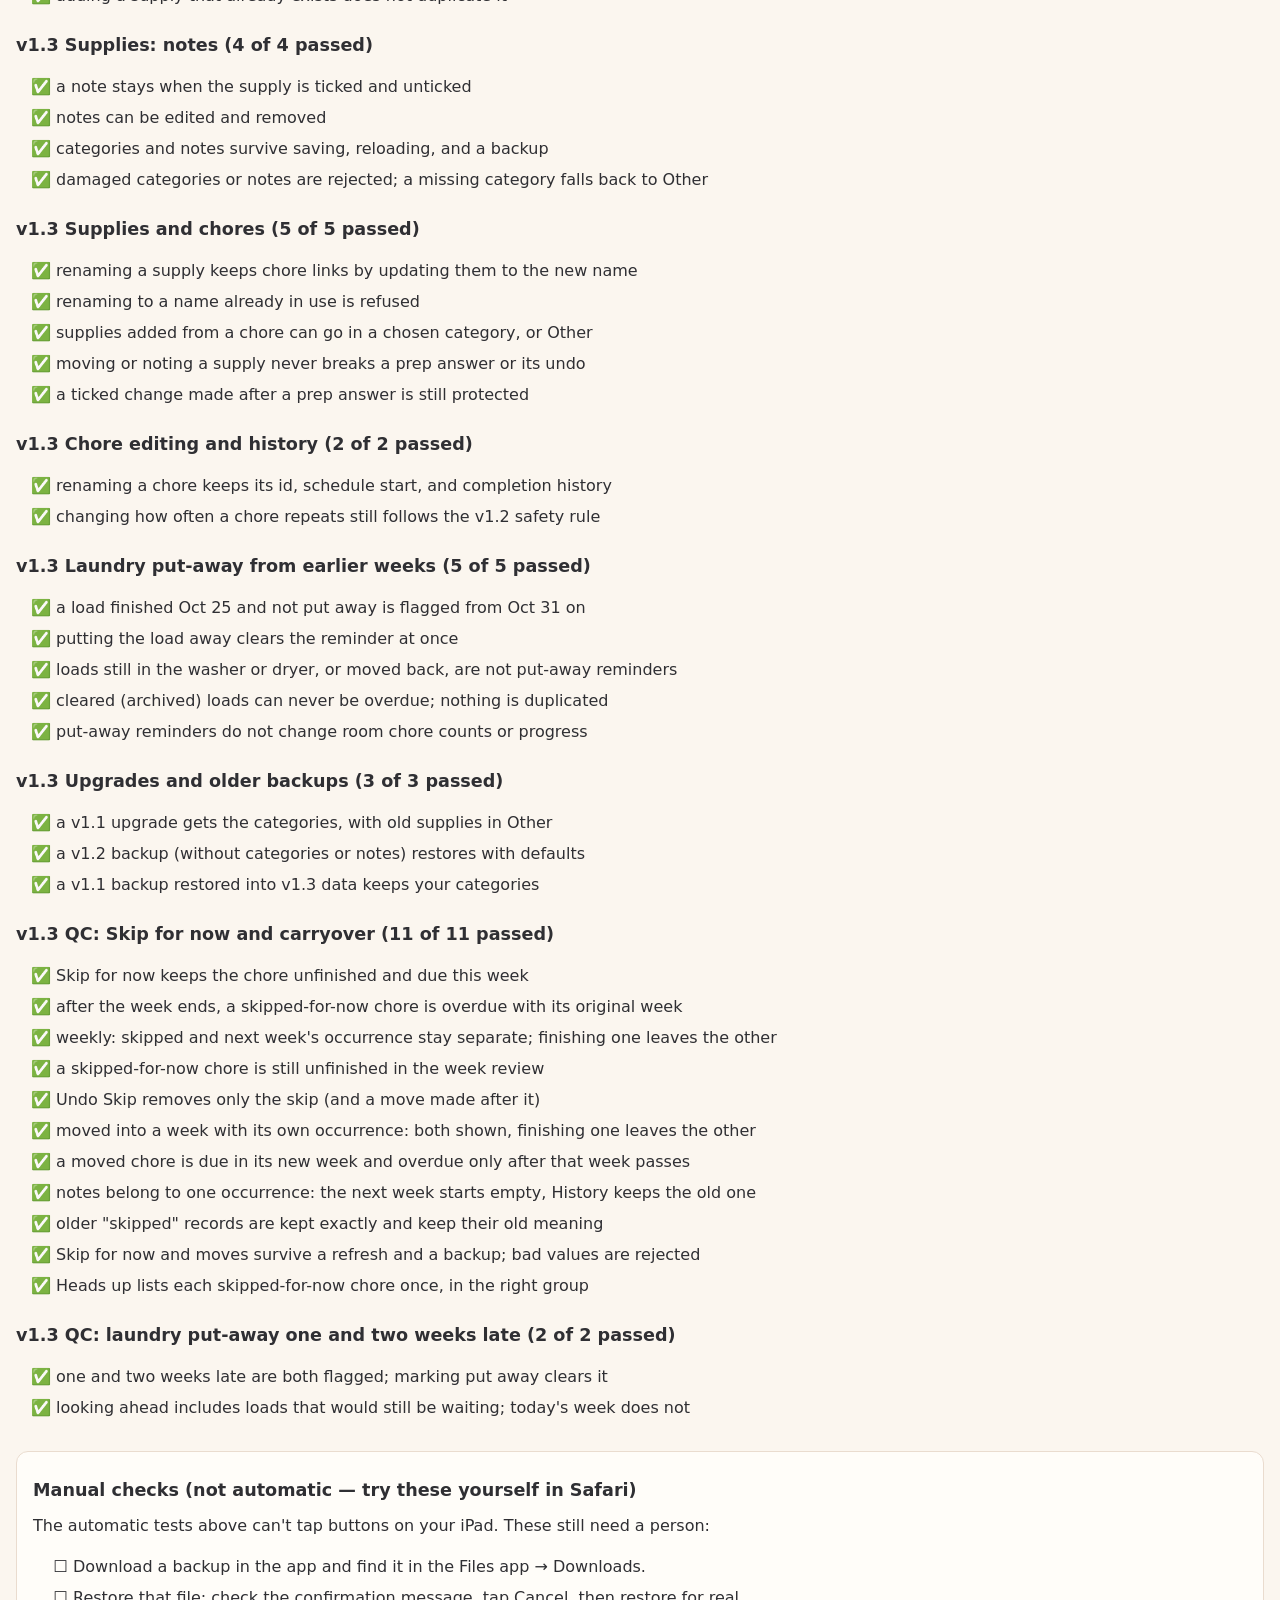
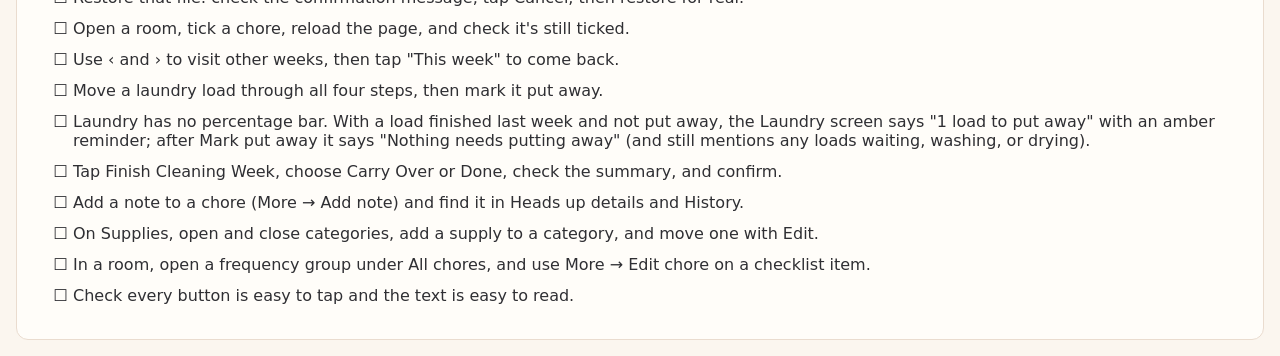
==== commit 818c4157: "household-reset: manual check for the Laundry status display Co-Authored-By: Claude <noreply@anthrop" ====
--- a/tests.html
+++ b/tests.html
@@ -36,6 +36,7 @@
       <li>Open a room, tick a chore, reload the page, and check it's still ticked.</li>
       <li>Use ‹ and › to visit other weeks, then tap "This week" to come back.</li>
       <li>Move a laundry load through all four steps, then mark it put away.</li>
+      <li>Laundry has no percentage bar. With a load finished last week and not put away, the Laundry screen says "1 load to put away" with an amber reminder; after Mark put away it says "Nothing needs putting away" (and still mentions any loads waiting, washing, or drying).</li>
       <li>Tap Finish Cleaning Week, choose Carry Over or Done, check the summary, and confirm.</li>
       <li>Add a note to a chore (More → Add note) and find it in Heads up details and History.</li>
       <li>On Supplies, open and close categories, add a supply to a category, and move one with Edit.</li>
